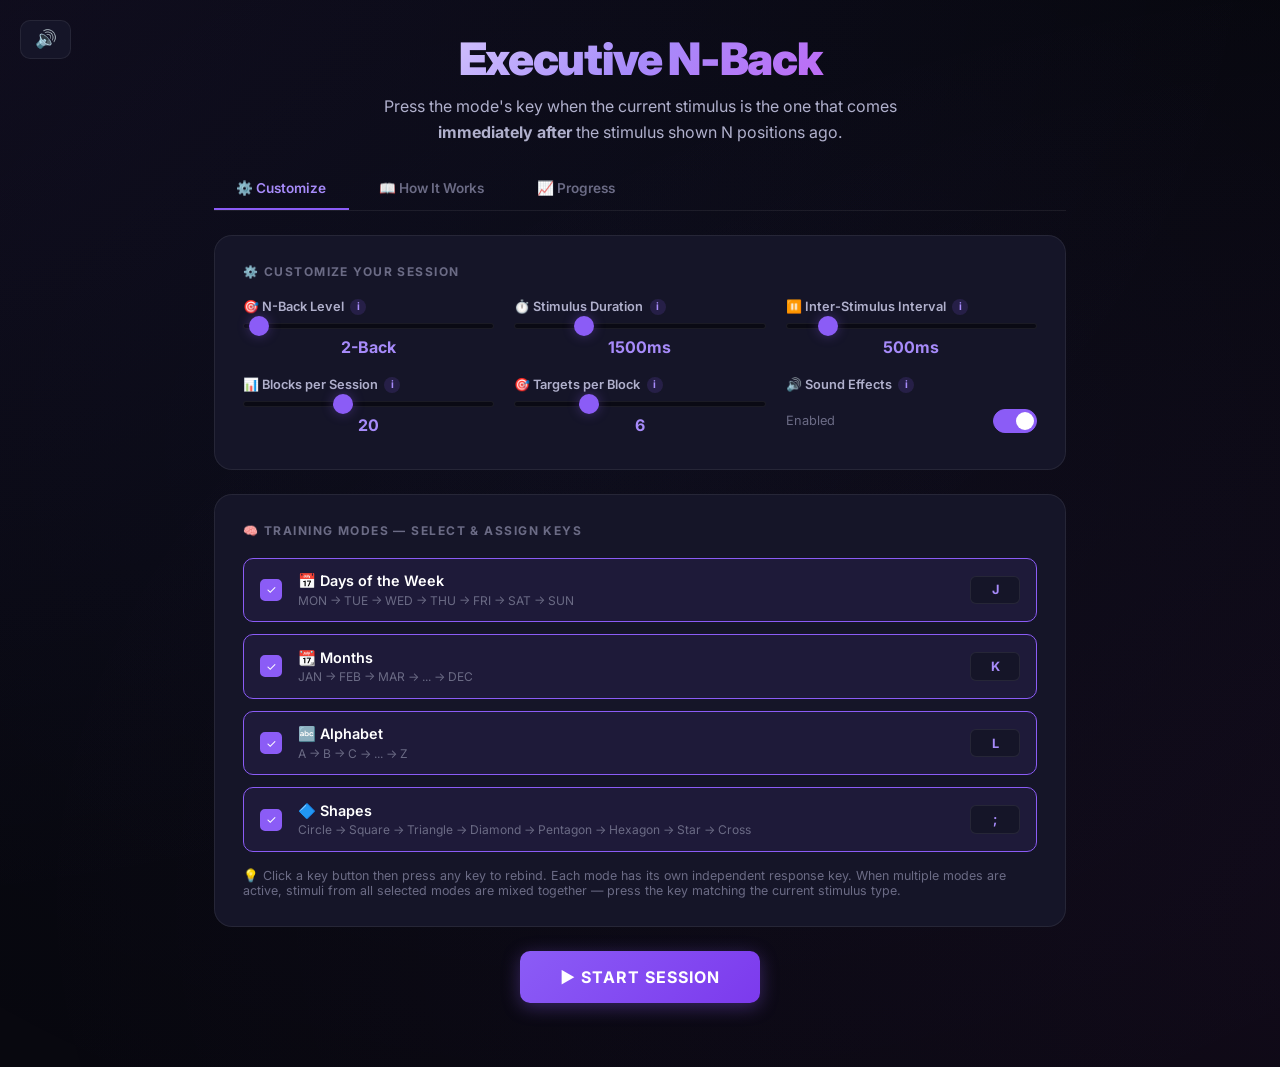
==== executive-n-back.html @ cff2744a "Add files via upload" ====
<!DOCTYPE html>
<html lang="en">
<head>
<meta charset="UTF-8">
<meta name="viewport" content="width=device-width, initial-scale=1.0">
<title>Executive N-Back</title>
<link rel="preconnect" href="https://fonts.googleapis.com">
<link rel="preconnect" href="https://fonts.gstatic.com" crossorigin>
<link href="https://fonts.googleapis.com/css2?family=Inter:wght@300;400;500;600;700;800;900&display=swap" rel="stylesheet">
<style>
:root {
  --bg-primary: #08080f;
  --bg-secondary: #0e0e1a;
  --bg-card: #151528;
  --bg-card-hover: #1c1c38;
  --bg-input: #0a0a14;
  --text-primary: #ffffff;
  --text-secondary: #b0b0cc;
  --text-muted: #6b6b85;
  --accent: #8b5cf6;
  --accent-light: #a78bfa;
  --accent-glow: rgba(139, 92, 246, 0.35);
  --accent-glow-strong: rgba(139, 92, 246, 0.6);
  --success: #10b981;
  --success-glow: rgba(16, 185, 129, 0.4);
  --error: #ef4444;
  --error-glow: rgba(239, 68, 68, 0.4);
  --warning: #f59e0b;
  --warning-glow: rgba(245, 158, 11, 0.4);
  --info: #3b82f6;
  --border: rgba(255, 255, 255, 0.07);
  --border-hover: rgba(255, 255, 255, 0.15);
  --shadow: 0 25px 50px -12px rgba(0, 0, 0, 0.6);
  --radius: 18px;
  --radius-sm: 10px;
  --radius-xs: 6px;
  --transition: 0.25s cubic-bezier(0.4, 0, 0.2, 1);
}

* { margin: 0; padding: 0; box-sizing: border-box; }

body {
  font-family: 'Inter', -apple-system, BlinkMacSystemFont, sans-serif;
  background: var(--bg-primary);
  color: var(--text-primary);
  min-height: 100vh;
  overflow-x: hidden;
}

body::before {
  content: '';
  position: fixed;
  top: -50%; left: -50%;
  width: 200%; height: 200%;
  background:
    radial-gradient(ellipse at 15% 20%, rgba(139, 92, 246, 0.07) 0%, transparent 50%),
    radial-gradient(ellipse at 85% 75%, rgba(217, 70, 239, 0.05) 0%, transparent 50%),
    radial-gradient(ellipse at 50% 50%, rgba(59, 130, 246, 0.03) 0%, transparent 60%);
  animation: bgShift 25s ease-in-out infinite alternate;
  pointer-events: none;
  z-index: 0;
}

@keyframes bgShift {
  0% { transform: translate(0, 0) rotate(0deg) scale(1); }
  50% { transform: translate(1%, 1%) rotate(0.5deg) scale(1.02); }
  100% { transform: translate(-0.5%, 1.5%) rotate(-0.3deg) scale(1.01); }
}

.app {
  position: relative;
  z-index: 1;
  max-width: 900px;
  margin: 0 auto;
  padding: 2rem 1.5rem;
  min-height: 100vh;
  display: flex;
  flex-direction: column;
}

/* ============ HEADER ============ */
.header { text-align: center; margin-bottom: 1.5rem; }
.header h1 {
  font-size: 2.8rem; font-weight: 900;
  background: linear-gradient(135deg, #fff 0%, var(--accent-light) 50%, #d946ef 100%);
  -webkit-background-clip: text; -webkit-text-fill-color: transparent; background-clip: text;
  margin-bottom: 0.5rem; letter-spacing: -0.03em;
}
.header p { color: var(--text-secondary); font-size: 1rem; line-height: 1.6; max-width: 550px; margin: 0 auto; }
.header p kbd {
  display: inline-flex; align-items: center; justify-content: center;
  min-width: 1.6rem; height: 1.6rem; padding: 0 0.4rem;
  background: var(--bg-card); border: 1px solid var(--border); border-radius: 4px;
  font-family: inherit; font-size: 0.75rem; font-weight: 700; color: var(--accent-light);
}

/* ============ TABS ============ */
.tab-bar {
  display: flex; gap: 0.5rem; margin-bottom: 1.5rem;
  border-bottom: 1px solid var(--border); padding-bottom: 0;
}
.tab-btn {
  padding: 0.7rem 1.4rem; background: none; border: none; border-bottom: 2px solid transparent;
  color: var(--text-muted); font-family: inherit; font-size: 0.85rem; font-weight: 600;
  cursor: pointer; transition: all var(--transition); white-space: nowrap;
}
.tab-btn:hover { color: var(--text-secondary); }
.tab-btn.active { color: var(--accent-light); border-bottom-color: var(--accent); }

.tab-content { display: none; }
.tab-content.active { display: block; }

/* ============ CARDS ============ */
.card {
  background: var(--bg-card); border: 1px solid var(--border);
  border-radius: var(--radius); padding: 1.75rem;
  backdrop-filter: blur(12px); transition: border-color var(--transition);
}
.card:hover { border-color: var(--border-hover); }
.card-title {
  font-size: 0.75rem; font-weight: 700; text-transform: uppercase;
  letter-spacing: 0.12em; color: var(--text-muted); margin-bottom: 1.25rem;
}

/* ============ SETTINGS ============ */
.settings-panel { margin-bottom: 1.5rem; }
.settings-grid { display: grid; grid-template-columns: repeat(auto-fit, minmax(220px, 1fr)); gap: 1.25rem; }
.setting-group { display: flex; flex-direction: column; gap: 0.5rem; }
.setting-group label {
  font-size: 0.8rem; font-weight: 600; color: var(--text-secondary);
  display: flex; align-items: center; gap: 0.4rem;
}
.setting-group select,
.setting-group input[type="text"],
.setting-group input[type="number"] {
  width: 100%; padding: 0.65rem 0.85rem; background: var(--bg-input);
  border: 1px solid var(--border); border-radius: var(--radius-sm);
  color: var(--text-primary); font-family: inherit; font-size: 0.9rem; cursor: pointer;
  transition: border-color var(--transition), box-shadow var(--transition);
}
.setting-group select:focus,
.setting-group input:focus { outline: none; border-color: var(--accent); box-shadow: 0 0 0 3px var(--accent-glow); }
.setting-group input[type="range"] {
  -webkit-appearance: none; width: 100%; height: 6px;
  background: var(--bg-input); border-radius: 3px; cursor: pointer; border: 1px solid var(--border);
}
.setting-group input[type="range"]::-webkit-slider-thumb {
  -webkit-appearance: none; width: 20px; height: 20px; border-radius: 50%;
  background: var(--accent); cursor: pointer; box-shadow: 0 0 12px var(--accent-glow);
  transition: transform var(--transition);
}
.setting-group input[type="range"]::-webkit-slider-thumb:hover { transform: scale(1.2); }
.range-value { text-align: center; font-weight: 700; color: var(--accent-light); font-size: 1rem; }

/* Info icon */
.info-icon {
  display: inline-flex; align-items: center; justify-content: center;
  width: 16px; height: 16px; border-radius: 50%;
  background: rgba(139, 92, 246, 0.15); color: var(--accent-light);
  font-size: 0.65rem; font-weight: 700; cursor: help; flex-shrink: 0;
  transition: all var(--transition); position: relative;
}
.info-icon:hover { background: var(--accent); color: white; }
.info-tooltip {
  position: absolute; bottom: calc(100% + 8px); left: 50%; transform: translateX(-50%);
  background: var(--bg-card); border: 1px solid var(--border); border-radius: var(--radius-sm);
  padding: 0.75rem 1rem; font-size: 0.78rem; font-weight: 400; color: var(--text-secondary);
  width: 220px; text-align: left; line-height: 1.5; z-index: 1000;
  opacity: 0; pointer-events: none; transition: opacity 0.2s;
  box-shadow: var(--shadow); text-transform: none; letter-spacing: 0;
}
.info-icon:hover .info-tooltip { opacity: 1; }

/* Toggle */
.toggle-group { display: flex; align-items: center; justify-content: space-between; padding: 0.5rem 0; }
.toggle {
  position: relative; width: 44px; height: 24px;
  background: var(--bg-input); border: 1px solid var(--border);
  border-radius: 12px; cursor: pointer; transition: all var(--transition);
}
.toggle.active { background: var(--accent); border-color: var(--accent); }
.toggle::after {
  content: ''; position: absolute; top: 2px; left: 2px;
  width: 18px; height: 18px; background: white; border-radius: 50%;
  transition: transform var(--transition);
}
.toggle.active::after { transform: translateX(20px); }

/* Mode selection */
.mode-list { display: flex; flex-direction: column; gap: 0.75rem; }
.mode-item {
  display: flex; align-items: center; gap: 1rem;
  padding: 0.85rem 1rem; background: var(--bg-input);
  border: 1px solid var(--border); border-radius: var(--radius-sm);
  cursor: pointer; transition: all var(--transition); user-select: none;
}
.mode-item:hover { border-color: var(--border-hover); }
.mode-item.active { border-color: var(--accent); background: rgba(139, 92, 246, 0.08); }
.mode-item .mode-check {
  width: 22px; height: 22px; border: 2px solid var(--text-muted); border-radius: 5px;
  display: flex; align-items: center; justify-content: center;
  transition: all var(--transition); font-size: 0.75rem; flex-shrink: 0;
}
.mode-item.active .mode-check { background: var(--accent); border-color: var(--accent); color: white; }
.mode-item .mode-info { flex: 1; }
.mode-item .mode-name { font-weight: 600; font-size: 0.9rem; }
.mode-item .mode-desc { font-size: 0.75rem; color: var(--text-muted); margin-top: 0.15rem; }
.mode-item .mode-key {
  padding: 0.35rem 0.75rem; background: var(--bg-card); border: 1px solid var(--border);
  border-radius: var(--radius-xs); color: var(--accent-light); font-family: inherit;
  font-size: 0.8rem; font-weight: 700; cursor: pointer; transition: all var(--transition);
  min-width: 50px; text-align: center;
}
.mode-item .mode-key:hover { border-color: var(--accent); }
.mode-item .mode-key.listening { border-color: var(--accent); animation: pulse-border 1s ease infinite; }
@keyframes pulse-border {
  0%, 100% { box-shadow: 0 0 0 0 var(--accent-glow); }
  50% { box-shadow: 0 0 0 6px transparent; }
}

/* ============ EXPLAINER ============ */
.explainer-content { line-height: 1.8; color: var(--text-secondary); font-size: 0.92rem; }
.explainer-content h3 {
  color: var(--text-primary); font-size: 1.1rem; font-weight: 700;
  margin: 1.5rem 0 0.75rem; display: flex; align-items: center; gap: 0.5rem;
}
.explainer-content h3:first-child { margin-top: 0; }
.explainer-content p { margin-bottom: 1rem; }
.explainer-content strong { color: var(--accent-light); }
.explainer-content .highlight-box {
  background: rgba(139, 92, 246, 0.08); border: 1px solid rgba(139, 92, 246, 0.2);
  border-radius: var(--radius-sm); padding: 1rem 1.25rem; margin: 1rem 0;
}
.explainer-content .highlight-box.warning {
  background: rgba(245, 158, 11, 0.08); border-color: rgba(245, 158, 11, 0.2);
}
.explainer-content .highlight-box.success {
  background: rgba(16, 185, 129, 0.08); border-color: rgba(16, 185, 129, 0.2);
}
.explainer-content ul { margin: 0.5rem 0 1rem 1.25rem; }
.explainer-content li { margin-bottom: 0.4rem; }
.explainer-content .example-sequence {
  display: flex; align-items: center; gap: 0.5rem; flex-wrap: wrap;
  padding: 0.75rem 1rem; background: var(--bg-input); border-radius: var(--radius-sm);
  margin: 0.75rem 0; font-family: monospace; font-size: 0.9rem;
}
.explainer-content .example-sequence .arrow { color: var(--text-muted); }
.explainer-content .example-sequence .stim {
  padding: 0.3rem 0.6rem; background: var(--bg-card); border-radius: var(--radius-xs);
  border: 1px solid var(--border);
}
.explainer-content .example-sequence .stim.target { border-color: var(--success); color: var(--success); }
.explainer-content .example-sequence .stim.nontarget { border-color: var(--error); color: var(--error); }

/* ============ GAME AREA ============ */
.game-area { flex: 1; display: flex; flex-direction: column; align-items: center; justify-content: center; gap: 1.75rem; }
.stats-bar { display: flex; gap: 1.5rem; flex-wrap: wrap; justify-content: center; }
.stat { text-align: center; min-width: 70px; }
.stat-value { font-size: 1.6rem; font-weight: 800; color: var(--text-primary); font-variant-numeric: tabular-nums; }
.stat-label { font-size: 0.7rem; color: var(--text-muted); text-transform: uppercase; letter-spacing: 0.08em; margin-top: 0.2rem; }

/* Stimulus */
.stimulus-container { position: relative; width: 220px; height: 220px; display: flex; align-items: center; justify-content: center; }
.stimulus {
  width: 170px; height: 170px; background: var(--bg-card);
  border: 2px solid var(--border); border-radius: 50%;
  display: flex; align-items: center; justify-content: center;
  font-size: 2.5rem; font-weight: 800;
  transition: all 0.3s cubic-bezier(0.175, 0.885, 0.32, 1.275);
  box-shadow: var(--shadow); user-select: none; position: relative; overflow: hidden;
}
.stimulus.active { border-color: var(--accent); box-shadow: 0 0 50px var(--accent-glow), var(--shadow); transform: scale(1.06); }
.stimulus.target-flash { border-color: var(--success); box-shadow: 0 0 50px var(--success-glow); }
.stimulus.miss-flash { border-color: var(--error); box-shadow: 0 0 50px var(--error-glow); }
.stimulus-shape { width: 90px; height: 90px; }

/* Mode indicator on stimulus */
.stimulus-mode-indicator {
  position: absolute; bottom: 8px; left: 50%; transform: translateX(-50%);
  font-size: 0.6rem; font-weight: 700; color: var(--text-muted);
  text-transform: uppercase; letter-spacing: 0.1em; white-space: nowrap;
}

/* Progress ring */
.progress-ring { position: absolute; top: 50%; left: 50%; transform: translate(-50%, -50%); pointer-events: none; }
.progress-ring circle { fill: none; stroke-width: 3; }
.progress-ring .bg { stroke: var(--border); }
.progress-ring .fg { stroke: var(--accent); stroke-linecap: round; transition: stroke-dashoffset 0.3s ease; filter: drop-shadow(0 0 4px var(--accent-glow)); }

/* Feedback */
.feedback { height: 2.2rem; font-size: 1.15rem; font-weight: 700; opacity: 0; transition: opacity 0.15s; letter-spacing: 0.02em; }
.feedback.show { opacity: 1; }
.feedback.correct { color: var(--success); }
.feedback.wrong { color: var(--error); }
.feedback.miss { color: var(--warning); }

/* N-Back info */
.nback-info { text-align: center; padding: 1rem 1.5rem; background: var(--bg-card); border: 1px solid var(--border); border-radius: var(--radius); max-width: 450px; }
.nback-info .rule { font-size: 0.88rem; color: var(--text-secondary); line-height: 1.6; }
.nback-info .rule strong { color: var(--accent-light); }
.nback-info .example { margin-top: 0.6rem; font-size: 0.78rem; color: var(--text-muted); font-style: italic; }

/* Active keys display */
.active-keys {
  display: flex; gap: 1rem; flex-wrap: wrap; justify-content: center;
}
.active-key-item {
  display: flex; align-items: center; gap: 0.5rem;
  padding: 0.5rem 0.85rem; background: var(--bg-card);
  border: 1px solid var(--border); border-radius: var(--radius-sm);
  font-size: 0.8rem; color: var(--text-secondary);
}
.active-key-item kbd {
  display: inline-flex; align-items: center; justify-content: center;
  min-width: 1.6rem; height: 1.6rem; padding: 0 0.35rem;
  background: var(--bg-input); border: 1px solid var(--border); border-radius: 4px;
  font-family: inherit; font-size: 0.75rem; font-weight: 700; color: var(--accent-light);
  transition: all 0.15s ease;
}
.active-key-item kbd.pressed {
  background: var(--accent); color: white; border-color: var(--accent);
  box-shadow: 0 0 15px var(--accent-glow-strong), 0 0 30px var(--accent-glow);
  transform: scale(1.15);
}

/* Controls */
.controls { display: flex; gap: 0.75rem; flex-wrap: wrap; justify-content: center; }
.btn {
  padding: 0.8rem 1.8rem; border: none; border-radius: var(--radius-sm);
  font-family: inherit; font-size: 0.9rem; font-weight: 700; cursor: pointer;
  transition: all var(--transition); text-transform: uppercase; letter-spacing: 0.06em;
}
.btn-primary { background: linear-gradient(135deg, var(--accent), #7c3aed); color: white; box-shadow: 0 4px 18px var(--accent-glow); }
.btn-primary:hover { transform: translateY(-2px); box-shadow: 0 6px 25px var(--accent-glow-strong); }
.btn-primary:active { transform: translateY(0); box-shadow: 0 0 30px var(--accent-glow-strong), 0 0 60px var(--accent-glow); filter: brightness(1.3); }
.btn-secondary { background: var(--bg-card); color: var(--text-secondary); border: 1px solid var(--border); }
.btn-secondary:hover { background: var(--bg-card-hover); color: var(--text-primary); border-color: var(--border-hover); }
.btn-secondary:active { box-shadow: 0 0 20px var(--accent-glow); filter: brightness(1.2); border-color: var(--accent); }
.btn-danger { background: rgba(239, 68, 68, 0.15); color: var(--error); border: 1px solid rgba(239, 68, 68, 0.3); }
.btn-danger:hover { background: rgba(239, 68, 68, 0.25); }
.btn-danger:active { box-shadow: 0 0 20px var(--error-glow); filter: brightness(1.3); }
.btn:disabled { opacity: 0.4; cursor: not-allowed; transform: none; }

/* ============ VFX CANVAS ============ */
#vfxCanvas { position: fixed; top: 0; left: 0; width: 100%; height: 100%; pointer-events: none; z-index: 1000; }

/* ============ TELEMETRY ============ */
.telemetry-panel { margin-top: 1.5rem; }
.telemetry-grid { display: grid; grid-template-columns: repeat(auto-fit, minmax(160px, 1fr)); gap: 1rem; margin-bottom: 1.25rem; }
.telemetry-stat { padding: 1rem; background: var(--bg-input); border-radius: var(--radius-sm); text-align: center; }
.telemetry-stat .value { font-size: 1.4rem; font-weight: 800; color: var(--accent-light); }
.telemetry-stat .label { font-size: 0.7rem; color: var(--text-muted); text-transform: uppercase; letter-spacing: 0.06em; margin-top: 0.25rem; }
.chart-container { background: var(--bg-input); border-radius: var(--radius-sm); padding: 1rem; margin-top: 1rem; }
.chart-container h4 { font-size: 0.75rem; font-weight: 600; color: var(--text-muted); text-transform: uppercase; letter-spacing: 0.08em; margin-bottom: 0.75rem; }
.chart-bars { display: flex; align-items: flex-end; gap: 3px; height: 80px; }
.chart-bar {
  flex: 1; background: linear-gradient(to top, var(--accent), var(--accent-light));
  border-radius: 2px 2px 0 0; min-height: 2px; transition: height 0.5s ease; position: relative;
}
.chart-bar:hover { opacity: 0.8; }
.chart-bar::after {
  content: attr(data-value); position: absolute; top: -18px; left: 50%;
  transform: translateX(-50%); font-size: 0.6rem; color: var(--text-muted);
  white-space: nowrap; opacity: 0; transition: opacity 0.2s;
}
.chart-bar:hover::after { opacity: 1; }

/* ============ SUMMARY ============ */
.summary-card { background: var(--bg-card); border: 1px solid var(--border); border-radius: var(--radius); padding: 2.5rem; text-align: center; max-width: 550px; margin: 0 auto; }
.summary-card h2 {
  font-size: 2rem; font-weight: 800; margin-bottom: 0.4rem;
  background: linear-gradient(135deg, #fff, var(--accent-light));
  -webkit-background-clip: text; -webkit-text-fill-color: transparent; background-clip: text;
}
.summary-card .subtitle { color: var(--text-secondary); margin-bottom: 2rem; font-size: 0.95rem; }
.summary-stats { display: grid; grid-template-columns: repeat(3, 1fr); gap: 1rem; margin-bottom: 2rem; }
.summary-stat { padding: 1.25rem; background: var(--bg-input); border-radius: var(--radius-sm); }
.summary-stat .value { font-size: 1.6rem; font-weight: 800; color: var(--accent-light); }
.summary-stat .label { font-size: 0.7rem; color: var(--text-muted); text-transform: uppercase; letter-spacing: 0.06em; margin-top: 0.3rem; }

/* ============ RESPONSIVE ============ */
@media (max-width: 600px) {
  .app { padding: 1rem; }
  .header h1 { font-size: 1.8rem; }
  .header p { font-size: 0.85rem; }
  .stimulus-container { width: 170px; height: 170px; }
  .stimulus { width: 130px; height: 130px; font-size: 1.8rem; }
  .stats-bar { gap: 1rem; }
  .stat-value { font-size: 1.2rem; }
  .summary-stats { grid-template-columns: 1fr; }
  .settings-grid { grid-template-columns: 1fr; }
  .btn { padding: 0.7rem 1.2rem; font-size: 0.8rem; }
  .tab-btn { padding: 0.6rem 0.8rem; font-size: 0.75rem; }
}

/* ============ UTILITY ============ */
.hidden { display: none !important; }
@keyframes pulse { 0%, 100% { transform: scale(1); } 50% { transform: scale(1.08); } }
.pulse { animation: pulse 0.4s ease; }
@keyframes fadeIn { from { opacity: 0; transform: translateY(12px); } to { opacity: 1; transform: translateY(0); } }
.fade-in { animation: fadeIn 0.4s ease forwards; }
@keyframes slideUp { from { opacity: 0; transform: translateY(30px); } to { opacity: 1; transform: translateY(0); } }
.slide-up { animation: slideUp 0.5s ease forwards; }

.combo-display {
  position: fixed; top: 20px; right: 20px;
  background: var(--bg-card); border: 1px solid var(--border);
  border-radius: var(--radius-sm); padding: 0.6rem 1rem;
  font-weight: 800; font-size: 1.1rem; color: var(--accent-light);
  z-index: 100; opacity: 0; transition: opacity 0.3s; pointer-events: none;
}
.combo-display.show { opacity: 1; }
.combo-display .combo-label { font-size: 0.65rem; color: var(--text-muted); text-transform: uppercase; letter-spacing: 0.08em; }

.sound-toggle {
  position: fixed; top: 20px; left: 20px;
  background: var(--bg-card); border: 1px solid var(--border);
  border-radius: var(--radius-sm); padding: 0.5rem 0.85rem;
  cursor: pointer; z-index: 100; transition: all var(--transition);
  font-size: 1.1rem; color: var(--text-secondary);
}
.sound-toggle:hover { border-color: var(--accent); color: var(--text-primary); }

.history-table { width: 100%; border-collapse: collapse; font-size: 0.82rem; }
.history-table th { text-align: left; padding: 0.5rem 0.75rem; color: var(--text-muted); font-weight: 600; text-transform: uppercase; font-size: 0.68rem; letter-spacing: 0.08em; border-bottom: 1px solid var(--border); }
.history-table td { padding: 0.5rem 0.75rem; border-bottom: 1px solid var(--border); color: var(--text-secondary); }
.history-table tr:hover td { background: rgba(139, 92, 246, 0.05); }
.history-table .good { color: var(--success); }
.history-table .bad { color: var(--error); }
</style>
</head>
<body>

<canvas id="vfxCanvas"></canvas>
<button class="sound-toggle" id="soundToggle" title="Toggle Sound">🔊</button>
<div class="combo-display" id="comboDisplay"><span class="combo-label">Combo</span> <span id="comboValue">0</span></div>

<div class="app">
  <header class="header">
    <h1>Executive N-Back</h1>
    <p>Press the mode's key when the current stimulus is the one that comes <strong>immediately after</strong> the stimulus shown N positions ago.</p>
  </header>

  <!-- ============ MAIN MENU ============ -->
  <div id="mainMenu">
  <!-- Tab Bar -->
  <div class="tab-bar">
    <button class="tab-btn active" data-tab="settings">⚙️ Customize</button>
    <button class="tab-btn" data-tab="explainer">📖 How It Works</button>
    <button class="tab-btn" data-tab="progress">📈 Progress</button>
  </div>

  <!-- ============ SETTINGS TAB ============ -->
  <div class="tab-content active" id="tab-settings">
    <div class="card settings-panel">
      <div class="card-title">⚙️ Customize Your Session</div>
      <div class="settings-grid">
        <div class="setting-group">
          <label>🎯 N-Back Level <span class="info-icon">i<span class="info-tooltip">The number of positions back to compare against. Higher N = harder. Starts at 2 and adapts based on performance.</span></span></label>
          <input type="range" id="nLevel" min="1" max="50" value="2">
          <div class="range-value" id="nValue">2-Back</div>
        </div>
        <div class="setting-group">
          <label>⏱️ Stimulus Duration <span class="info-icon">i<span class="info-tooltip">How long each stimulus stays on screen before disappearing. Shorter = faster pace.</span></span></label>
          <input type="range" id="stimulusDuration" min="300" max="5000" step="100" value="1500">
          <div class="range-value" id="durationValue">1500ms</div>
        </div>
        <div class="setting-group">
          <label>⏸️ Inter-Stimulus Interval <span class="info-icon">i<span class="info-tooltip">The blank pause between stimuli. This is your processing time.</span></span></label>
          <input type="range" id="isiDuration" min="100" max="3000" step="50" value="500">
          <div class="range-value" id="isiValue">500ms</div>
        </div>
        <div class="setting-group">
          <label>📊 Blocks per Session <span class="info-icon">i<span class="info-tooltip">How many blocks (rounds) make up one full session. The original study used 20 blocks.</span></span></label>
          <input type="range" id="blocksPerSession" min="1" max="50" value="20">
          <div class="range-value" id="blocksValue">20</div>
        </div>
        <div class="setting-group">
          <label>🎯 Targets per Block <span class="info-icon">i<span class="info-tooltip">How many correct responses (targets) appear in each block. The original study used 6 targets out of 20 trials.</span></span></label>
          <input type="range" id="targetsPerBlock" min="1" max="19" value="6">
          <div class="range-value" id="targetsValue">6</div>
        </div>
        <div class="setting-group">
          <label>🔊 Sound Effects <span class="info-icon">i<span class="info-tooltip">Play audio feedback for correct answers, false alarms, and misses.</span></span></label>
          <div class="toggle-group">
            <span style="font-size:0.8rem;color:var(--text-muted)">Enabled</span>
            <div class="toggle active" id="soundToggleSetting"></div>
          </div>
        </div>
      </div>
    </div>

    <!-- Mode Selection with per-mode keys -->
    <div class="card" style="margin-bottom:1.5rem">
      <div class="card-title">🧠 Training Modes — Select & Assign Keys</div>
      <div class="mode-list" id="modeList">
        <div class="mode-item active" data-mode="days">
          <div class="mode-check">✓</div>
          <div class="mode-info">
            <div class="mode-name">📅 Days of the Week</div>
            <div class="mode-desc">MON → TUE → WED → THU → FRI → SAT → SUN</div>
          </div>
          <button class="mode-key" data-mode="days">J</button>
        </div>
        <div class="mode-item active" data-mode="months">
          <div class="mode-check">✓</div>
          <div class="mode-info">
            <div class="mode-name">📆 Months</div>
            <div class="mode-desc">JAN → FEB → MAR → ... → DEC</div>
          </div>
          <button class="mode-key" data-mode="months">K</button>
        </div>
        <div class="mode-item active" data-mode="alphabet">
          <div class="mode-check">✓</div>
          <div class="mode-info">
            <div class="mode-name">🔤 Alphabet</div>
            <div class="mode-desc">A → B → C → ... → Z</div>
          </div>
          <button class="mode-key" data-mode="alphabet">L</button>
        </div>
        <div class="mode-item active" data-mode="shapes">
          <div class="mode-check">✓</div>
          <div class="mode-info">
            <div class="mode-name">🔷 Shapes</div>
            <div class="mode-desc">Circle → Square → Triangle → Diamond → Pentagon → Hexagon → Star → Cross</div>
          </div>
          <button class="mode-key" data-mode="shapes">;</button>
        </div>
      </div>
      <p style="margin-top:1rem;font-size:0.78rem;color:var(--text-muted)">
        💡 Click a key button then press any key to rebind. Each mode has its own independent response key. When multiple modes are active, stimuli from all selected modes are mixed together — press the key matching the current stimulus type.
      </p>
    </div>

    <div class="controls" style="margin-bottom:2rem">
      <button class="btn btn-primary" id="startBtn" style="font-size:1rem;padding:1rem 2.5rem">▶ Start Session</button>
    </div>
  </div>

  <!-- ============ EXPLAINER TAB ============ -->
  <div class="tab-content" id="tab-explainer">
    <div class="card">
      <div class="explainer-content">
        <h3>🧠 What is Executive N-Back?</h3>
        <p>The <strong>Executive N-Back</strong> is a cognitive training task that challenges your working memory and executive function. Unlike the classic N-Back task (where you match the current item to one shown N steps ago), the Executive version adds a <strong>transformation step</strong>: you must mentally advance the N-back item by one position in a sequence.</p>

        <div class="highlight-box">
          <strong>Classic N-Back:</strong> Press when current = item N-back<br>
          <strong>Executive N-Back:</strong> Press when current = <em>next after</em> item N-back
        </div>

        <h3>📋 How It Works</h3>
        <p>You see a sequence of stimuli (days, months, letters, or shapes). For each stimulus, you must determine:</p>
        <ul>
          <li>What was shown <strong>N positions ago</strong>?</li>
          <li>What comes <strong>immediately after</strong> that item in the sequence?</li>
          <li>Does the current stimulus match that "next" item?</li>
        </ul>
        <p>If yes — press your response key. If no — withhold your response.</p>

        <h3>📝 Example (2-Back, Days)</h3>
        <div class="example-sequence">
          <span class="stim">MON</span>
          <span class="arrow">→</span>
          <span class="stim">FRI</span>
          <span class="arrow">→</span>
          <span class="stim target">TUE</span>
          <span class="arrow">=</span>
          <span style="color:var(--success);font-weight:700">PRESS ✓</span>
        </div>
        <p>Two positions back was <strong>Monday</strong>. The day immediately after Monday is <strong>Tuesday</strong>. The current stimulus is Tuesday — so you press.</p>

        <div class="example-sequence">
          <span class="stim">SUN</span>
          <span class="arrow">→</span>
          <span class="stim">WED</span>
          <span class="arrow">→</span>
          <span class="stim target">MON</span>
          <span class="arrow">=</span>
          <span style="color:var(--success);font-weight:700">PRESS ✓</span>
        </div>
        <p>Two positions back was <strong>Sunday</strong>. The day after Sunday is <strong>Monday</strong>. Current = Monday — press.</p>

        <div class="example-sequence">
          <span class="stim">MON</span>
          <span class="arrow">→</span>
          <span class="stim">FRI</span>
          <span class="arrow">→</span>
          <span class="stim nontarget">MON</span>
          <span class="arrow">=</span>
          <span style="color:var(--error);font-weight:700">DO NOTHING ✗</span>
        </div>
        <p>Two positions back was <strong>Monday</strong>. The day after Monday is <strong>Tuesday</strong>, not Monday. Even though the item matches the N-back item, this is <em>not</em> a target in Executive N-Back.</p>

        <h3>🔬 The Study Protocol</h3>
        <p>The original Executive N-Back study used an <strong>adaptive difficulty</strong> protocol:</p>
        <ul>
          <li><strong>19–20 correct</strong> in a block → N increases by 1</li>
          <li><strong>16–18 correct</strong> → N stays the same</li>
          <li><strong>0–15 correct</strong> → N decreases by 1 (minimum 1)</li>
        </ul>
        <p>Each block contains <strong>N warm-up stimuli</strong> (not scored) followed by <strong>20 scored decisions</strong> with exactly <strong>6 targets</strong> and 14 non-targets. Correctly withholding a response on a non-target counts as correct.</p>
        <p>Sessions consisted of <strong>20 blocks</strong>. The first session began at 1-back, and subsequent sessions started at the previous session's final N minus 2.</p>

        <h3>📊 What the Research Concludes</h3>
        <div class="highlight-box success">
          <strong>Key Finding:</strong> The Executive N-Back's transformation requirement ("What comes next?") places significantly higher demands on <strong>executive function</strong> than classic N-Back. This extra manipulation engages prefrontal cortex activity more intensely, making it a potentially more effective tool for cognitive training.
        </div>
        <p>Research on N-Back training suggests:</p>
        <ul>
          <li>Regular practice can improve <strong>working memory capacity</strong></li>
          <li>The adaptive protocol ensures users are always working at the <strong>edge of their ability</strong></li>
          <li>Executive N-Back may offer <strong>greater transfer effects</strong> to real-world cognitive tasks due to its added manipulation component</li>
          <li>Consistent training over multiple sessions shows the most promise for measurable improvements</li>
        </ul>

        <div class="highlight-box warning">
          <strong>Note:</strong> While N-Back training shows promise in research, results on far transfer (improvements in untrained cognitive tasks) remain mixed. This app is designed as a cognitive exercise tool, not a clinical intervention.
        </div>

        <h3>🎮 Controls</h3>
        <ul>
          <li><strong>Mode keys</strong> — Press the key assigned to the current stimulus type when it's a target</li>
          <li><strong>Space</strong> — Pause / Resume</li>
          <li><strong>Esc</strong> — Quit to main menu</li>
        </ul>
      </div>
    </div>
  </div>

  <!-- ============ PROGRESS TAB ============ -->
  <div class="tab-content" id="tab-progress">
    <div class="card telemetry-panel">
      <div class="card-title">📈 Your Progress</div>
      <div class="telemetry-grid">
        <div class="telemetry-stat"><div class="value" id="telSessions">0</div><div class="label">Sessions</div></div>
        <div class="telemetry-stat"><div class="value" id="telBlocks">0</div><div class="label">Blocks</div></div>
        <div class="telemetry-stat"><div class="value" id="telAccuracy">--</div><div class="label">Avg Accuracy</div></div>
        <div class="telemetry-stat"><div class="value" id="telBestN">--</div><div class="label">Best N-Level</div></div>
        <div class="telemetry-stat"><div class="value" id="telStreak">0</div><div class="label">Best Streak</div></div>
        <div class="telemetry-stat"><div class="value" id="telTime">0m</div><div class="label">Total Time</div></div>
      </div>
      <div class="chart-container">
        <h4>Recent Block Scores</h4>
        <div class="chart-bars" id="performanceChart">
          <div style="color:var(--text-muted);font-size:0.8rem;padding:1rem">Complete a session to see your progress</div>
        </div>
      </div>
      <div class="chart-container" style="margin-top:1rem">
        <h4>Session History</h4>
        <div id="historyList" style="max-height:250px;overflow-y:auto">
          <div style="color:var(--text-muted);font-size:0.8rem;padding:0.5rem">No sessions yet</div>
        </div>
      </div>
    </div>
  </div>
  </div><!-- /mainMenu -->

  <!-- ============ GAME AREA ============ -->
  <div class="game-area hidden" id="gameArea">
    <div class="stats-bar">
      <div class="stat"><div class="stat-value" id="blockNum">1</div><div class="stat-label">Block</div></div>
      <div class="stat"><div class="stat-value" id="trialNum">0/20</div><div class="stat-label">Trial</div></div>
      <div class="stat"><div class="stat-value" id="score">0</div><div class="stat-label">Score</div></div>
      <div class="stat"><div class="stat-value" id="accuracy">--</div><div class="stat-label">Accuracy</div></div>
      <div class="stat"><div class="stat-value" id="streak">0</div><div class="stat-label">Streak</div></div>
    </div>

    <div class="stimulus-container">
      <svg class="progress-ring" width="220" height="220" viewBox="0 0 220 220">
        <circle class="bg" cx="110" cy="110" r="100"></circle>
        <circle class="fg" cx="110" cy="110" r="100" id="progressCircle" stroke-dasharray="628.32" stroke-dashoffset="628.32" transform="rotate(-90 110 110)"></circle>
      </svg>
      <div class="stimulus" id="stimulus">?</div>
    </div>

    <div class="feedback" id="feedback"></div>

    <div class="nback-info" id="ruleInfo">
      <div class="rule" id="ruleText"></div>
      <div class="example" id="ruleExample"></div>
    </div>

    <div class="active-keys" id="activeKeys"></div>

    <div class="controls">
      <button class="btn btn-primary hidden" id="pauseBtn">Pause</button>
      <button class="btn btn-danger hidden" id="quitBtn">Quit</button>
    </div>
  </div>

  <!-- ============ SUMMARY ============ -->
  <div class="summary-card hidden" id="summaryCard">
    <h2>Session Complete!</h2>
    <p class="subtitle">Great effort! Here's how you performed.</p>
    <div class="summary-stats">
      <div class="summary-stat"><div class="value" id="finalN">2</div><div class="label">Final N-Level</div></div>
      <div class="summary-stat"><div class="value" id="finalScore">0</div><div class="label">Total Score</div></div>
      <div class="summary-stat"><div class="value" id="finalAccuracy">0%</div><div class="label">Accuracy</div></div>
    </div>
    <div class="controls">
      <button class="btn btn-primary" id="restartBtn">New Session</button>
      <button class="btn btn-secondary" id="menuBtn">Main Menu</button>
    </div>
  </div>
</div>

<script>
// ============ STIMULI DATA ============
const STIMULI = {
  days: {
    items: ['MON', 'TUE', 'WED', 'THU', 'FRI', 'SAT', 'SUN'],
    type: 'text',
    label: 'Days',
    rule: (n) => `Press the mode's key when the current day is the day <strong>immediately after</strong> the day shown ${n} position${n > 1 ? 's' : ''} ago.`,
    example: () => `Example (2-back): MON → FRI → <strong>TUE</strong> = Press (Tuesday comes after Monday)`
  },
  months: {
    items: ['JAN', 'FEB', 'MAR', 'APR', 'MAY', 'JUN', 'JUL', 'AUG', 'SEP', 'OCT', 'NOV', 'DEC'],
    type: 'text',
    label: 'Months',
    rule: (n) => `Press the mode's key when the current month is the month <strong>immediately after</strong> the month shown ${n} position${n > 1 ? 's' : ''} ago.`,
    example: () => `Example (2-back): MAR → NOV → <strong>APR</strong> = Press (April comes after March)`
  },
  alphabet: {
    items: ['A','B','C','D','E','F','G','H','I','J','K','L','M','N','O','P','Q','R','S','T','U','V','W','X','Y','Z'],
    type: 'text',
    label: 'Alphabet',
    rule: (n) => `Press the mode's key when the current letter is the letter that comes <strong>immediately after</strong> the letter shown ${n} position${n > 1 ? 's' : ''} ago.`,
    example: () => `Example (2-back): G → R → <strong>H</strong> = Press (H comes after G)`
  },
  shapes: {
    type: 'shape',
    label: 'Shapes',
    items: [
      { name: 'Circle', color: '#8b5cf6', gradient: ['#8b5cf6', '#6d28d9'], svg: '<circle cx="50" cy="50" r="32" fill="url(#shapeGrad)" stroke="rgba(255,255,255,0.25)" stroke-width="2"/>' },
      { name: 'Square', color: '#3b82f6', gradient: ['#3b82f6', '#1d4ed8'], svg: '<rect x="20" y="20" width="60" height="60" rx="4" fill="url(#shapeGrad)" stroke="rgba(255,255,255,0.25)" stroke-width="2"/>' },
      { name: 'Triangle', color: '#10b981', gradient: ['#10b981', '#047857'], svg: '<polygon points="50,18 82,78 18,78" fill="url(#shapeGrad)" stroke="rgba(255,255,255,0.25)" stroke-width="2"/>' },
      { name: 'Diamond', color: '#f59e0b', gradient: ['#f59e0b', '#b45309'], svg: '<polygon points="50,12 88,50 50,88 12,50" fill="url(#shapeGrad)" stroke="rgba(255,255,255,0.25)" stroke-width="2"/>' },
      { name: 'Pentagon', color: '#ef4444', gradient: ['#ef4444', '#b91c1c'], svg: '<polygon points="50,12 89,40 74,86 26,86 11,40" fill="url(#shapeGrad)" stroke="rgba(255,255,255,0.25)" stroke-width="2"/>' },
      { name: 'Hexagon', color: '#ec4899', gradient: ['#ec4899', '#be185d'], svg: '<polygon points="50,10 87,30 87,70 50,90 13,70 13,30" fill="url(#shapeGrad)" stroke="rgba(255,255,255,0.25)" stroke-width="2"/>' },
      { name: 'Star', color: '#06b6d4', gradient: ['#06b6d4', '#0e7490'], svg: '<polygon points="50,10 61,38 92,38 67,57 76,85 50,68 24,85 33,57 8,38 39,38" fill="url(#shapeGrad)" stroke="rgba(255,255,255,0.25)" stroke-width="2"/>' },
      { name: 'Cross', color: '#a3e635', gradient: ['#a3e635', '#4d7c0f'], svg: '<path d="M35,12 h30 v23 h23 v30 h-23 v23 h-30 v-23 h-23 v-30 h23 z" fill="url(#shapeGrad)" stroke="rgba(255,255,255,0.25)" stroke-width="2"/>' }
    ],
    rule: (n) => `Press the mode's key when the current shape is the shape that comes <strong>immediately after</strong> the shape shown ${n} position${n > 1 ? 's' : ''} ago in the sequence.`,
    example: () => `Example (2-back): Circle → Triangle → <strong>Square</strong> = Press (Square follows Circle in the sequence)`
  }
};

const SHAPE_SEQUENCE = ['Circle', 'Square', 'Triangle', 'Diamond', 'Pentagon', 'Hexagon', 'Star', 'Cross'];

// ============ AUDIO ENGINE ============
class AudioEngine {
  constructor() { this.enabled = true; this.ctx = null; this.initialized = false; }
  init() {
    if (this.initialized) return;
    try { this.ctx = new (window.AudioContext || window.webkitAudioContext)(); this.initialized = true; } catch (e) {}
  }
  playTone(freq, duration, type = 'sine', volume = 0.15, delay = 0) {
    if (!this.enabled || !this.ctx) return;
    if (this.ctx.state === 'suspended') this.ctx.resume();
    const osc = this.ctx.createOscillator();
    const gain = this.ctx.createGain();
    osc.type = type;
    osc.frequency.setValueAtTime(freq, this.ctx.currentTime + delay);
    gain.gain.setValueAtTime(volume, this.ctx.currentTime + delay);
    gain.gain.exponentialRampToValueAtTime(0.001, this.ctx.currentTime + delay + duration);
    osc.connect(gain); gain.connect(this.ctx.destination);
    osc.start(this.ctx.currentTime + delay);
    osc.stop(this.ctx.currentTime + delay + duration);
  }
  playCorrect() {
    this.playTone(523.25, 0.15, 'sine', 0.12);
    this.playTone(659.25, 0.15, 'sine', 0.12, 0.08);
    this.playTone(783.99, 0.25, 'sine', 0.14, 0.16);
    this.playTone(1046.5, 0.3, 'sine', 0.1, 0.24);
  }
  playWrong() { this.playTone(200, 0.2, 'sawtooth', 0.08); this.playTone(150, 0.3, 'sawtooth', 0.08, 0.1); }
  playMiss() { this.playTone(300, 0.15, 'triangle', 0.1); this.playTone(250, 0.2, 'triangle', 0.1, 0.1); }
  playStart() { this.playTone(440, 0.1, 'sine', 0.1); this.playTone(554.37, 0.1, 'sine', 0.1, 0.1); this.playTone(659.25, 0.2, 'sine', 0.12, 0.2); }
  playBlockComplete() { this.playTone(523.25, 0.12, 'sine', 0.1); this.playTone(783.99, 0.2, 'sine', 0.12, 0.1); }
  playSessionComplete() {
    [523.25, 587.33, 659.25, 698.46, 783.99, 880, 987.77, 1046.5].forEach((f, i) => this.playTone(f, 0.2, 'sine', 0.1, i * 0.1));
  }
}
const audio = new AudioEngine();

// ============ VFX ENGINE ============
class VFXEngine {
  constructor() {
    this.canvas = document.getElementById('vfxCanvas');
    this.ctx = this.canvas.getContext('2d');
    this.particles = [];
    this.resize();
    window.addEventListener('resize', () => this.resize());
    this.animate();
  }
  resize() { this.canvas.width = window.innerWidth; this.canvas.height = window.innerHeight; }
  burst(x, y, color, count = 30) {
    for (let i = 0; i < count; i++) {
      const angle = (Math.PI * 2 / count) * i + Math.random() * 0.5;
      const speed = 2 + Math.random() * 6;
      this.particles.push({ x, y, vx: Math.cos(angle) * speed, vy: Math.sin(angle) * speed, life: 1, decay: 0.015 + Math.random() * 0.02, size: 2 + Math.random() * 4, color, type: Math.random() > 0.5 ? 'circle' : 'star' });
    }
  }
  ringBurst(x, y, color) {
    this.particles.push({ x, y, vx: 0, vy: 0, life: 1, decay: 0.03, size: 5, color, type: 'ring', radius: 10, maxRadius: 80 });
  }
  animate() {
    this.ctx.clearRect(0, 0, this.canvas.width, this.canvas.height);
    this.particles = this.particles.filter(p => p.life > 0);
    for (const p of this.particles) {
      p.life -= p.decay; p.x += p.vx; p.y += p.vy; p.vx *= 0.98; p.vy *= 0.98;
      this.ctx.globalAlpha = p.life;
      if (p.type === 'circle') { this.ctx.beginPath(); this.ctx.arc(p.x, p.y, p.size * p.life, 0, Math.PI * 2); this.ctx.fillStyle = p.color; this.ctx.fill(); }
      else if (p.type === 'star') this.drawStar(p.x, p.y, p.size * p.life, p.color);
      else if (p.type === 'ring') { p.radius += (p.maxRadius - p.radius) * 0.1; this.ctx.beginPath(); this.ctx.arc(p.x, p.y, p.radius, 0, Math.PI * 2); this.ctx.strokeStyle = p.color; this.ctx.lineWidth = 2 * p.life; this.ctx.stroke(); }
    }
    this.ctx.globalAlpha = 1;
    requestAnimationFrame(() => this.animate());
  }
  drawStar(cx, cy, size, color) {
    this.ctx.save(); this.ctx.translate(cx, cy); this.ctx.beginPath();
    for (let i = 0; i < 5; i++) { const a = (i * 4 * Math.PI) / 5 - Math.PI / 2; const x = Math.cos(a) * size; const y = Math.sin(a) * size; if (i === 0) this.ctx.moveTo(x, y); else this.ctx.lineTo(x, y); }
    this.ctx.closePath(); this.ctx.fillStyle = color; this.ctx.fill(); this.ctx.restore();
  }
}
const vfx = new VFXEngine();

// ============ TELEMETRY ============
class Telemetry {
  constructor() { this.data = this.load(); }
  load() {
    try { const s = localStorage.getItem('executiveNBack_telemetry'); if (s) return JSON.parse(s); } catch (e) {}
    return { sessions: [], totalBlocks: 0, totalTrials: 0, totalCorrect: 0, totalTimeMs: 0, bestN: 0, bestStreak: 0, recentScores: [] };
  }
  save() { try { localStorage.setItem('executiveNBack_telemetry', JSON.stringify(this.data)); } catch (e) {} }
  recordSession(d) {
    this.data.sessions.push({ date: new Date().toISOString(), ...d });
    this.data.totalBlocks += d.blocksCompleted;
    this.data.totalTrials += d.totalTrials;
    this.data.totalCorrect += d.totalCorrect;
    this.data.totalTimeMs += d.durationMs;
    if (d.finalN > this.data.bestN) this.data.bestN = d.finalN;
    if (d.bestStreak > this.data.bestStreak) this.data.bestStreak = d.bestStreak;
    this.data.recentScores.push(...d.blockScores);
    if (this.data.recentScores.length > 50) this.data.recentScores = this.data.recentScores.slice(-50);
    if (this.data.sessions.length > 50) this.data.sessions = this.data.sessions.slice(-50);
    this.save();
  }
  getStats() {
    const avgAcc = this.data.totalTrials > 0 ? Math.round((this.data.totalCorrect / this.data.totalTrials) * 100) : 0;
    return { sessions: this.data.sessions.length, blocks: this.data.totalBlocks, accuracy: avgAcc, bestN: this.data.bestN, bestStreak: this.data.bestStreak, time: Math.round(this.data.totalTimeMs / 60000) };
  }
  getRecentScores() { return this.data.recentScores.slice(-20); }
  getSessionHistory() { return this.data.sessions.slice(-10).reverse(); }
}
const telemetry = new Telemetry();

// ============ GAME STATE ============
const state = {
  nLevel: 2, stimulusDuration: 1500, isiDuration: 500,
  blocksPerSession: 20, targetsPerBlock: 6,
  activeModes: ['days', 'months', 'alphabet', 'shapes'],
  modeKeys: { days: 'j', months: 'k', alphabet: 'l', shapes: ';' },
  isRunning: false, isPaused: false, blockNumber: 0, sessionStartTime: 0,
  sequence: [], currentIndex: 0, scoredCount: 0, blockScore: 0,
  totalScore: 0, totalTrials: 0, totalCorrect: 0, blockScores: [],
  bestStreak: 0, currentStreak: 0,
  timer: null, isiTimer: null, canRespond: false, responded: false, isTarget: false, currentMode: null
};

// ============ DOM ELEMENTS ============
const els = {
  nLevel: document.getElementById('nLevel'), nValue: document.getElementById('nValue'),
  stimulusDuration: document.getElementById('stimulusDuration'), durationValue: document.getElementById('durationValue'),
  isiDuration: document.getElementById('isiDuration'), isiValue: document.getElementById('isiValue'),
  blocksPerSession: document.getElementById('blocksPerSession'), blocksValue: document.getElementById('blocksValue'),
  targetsPerBlock: document.getElementById('targetsPerBlock'), targetsValue: document.getElementById('targetsValue'),
  soundToggleSetting: document.getElementById('soundToggleSetting'),
  blockNum: document.getElementById('blockNum'), trialNum: document.getElementById('trialNum'),
  score: document.getElementById('score'), accuracy: document.getElementById('accuracy'), streak: document.getElementById('streak'),
  stimulus: document.getElementById('stimulus'), feedback: document.getElementById('feedback'),
  progressCircle: document.getElementById('progressCircle'),
  ruleText: document.getElementById('ruleText'), ruleExample: document.getElementById('ruleExample'),
  activeKeys: document.getElementById('activeKeys'),
  startBtn: document.getElementById('startBtn'), pauseBtn: document.getElementById('pauseBtn'), quitBtn: document.getElementById('quitBtn'),
  restartBtn: document.getElementById('restartBtn'), menuBtn: document.getElementById('menuBtn'),
  mainMenu: document.getElementById('mainMenu'), gameArea: document.getElementById('gameArea'), summaryCard: document.getElementById('summaryCard'),
  finalN: document.getElementById('finalN'), finalScore: document.getElementById('finalScore'), finalAccuracy: document.getElementById('finalAccuracy'),
  telSessions: document.getElementById('telSessions'), telBlocks: document.getElementById('telBlocks'),
  telAccuracy: document.getElementById('telAccuracy'), telBestN: document.getElementById('telBestN'),
  telStreak: document.getElementById('telStreak'), telTime: document.getElementById('telTime'),
  performanceChart: document.getElementById('performanceChart'), historyList: document.getElementById('historyList'),
  soundToggle: document.getElementById('soundToggle'),
  comboDisplay: document.getElementById('comboDisplay'), comboValue: document.getElementById('comboValue')
};

// ============ HELPERS ============
function getAllItems() {
  let items = [];
  for (const mode of state.activeModes) items = items.concat(STIMULI[mode].items);
  return items;
}

function getModeForItem(item) {
  for (const mode of state.activeModes) {
    const set = STIMULI[mode];
    if (set.type === 'shape') { if (set.items.find(s => s.name === item.name)) return mode; }
    else { if (set.items.includes(item)) return mode; }
  }
  return state.activeModes[0];
}

function getNextItem(item) {
  for (const mode of state.activeModes) {
    const set = STIMULI[mode];
    if (set.type === 'shape') {
      const idx = set.items.findIndex(s => s.name === item.name);
      if (idx !== -1) { const si = SHAPE_SEQUENCE.indexOf(item.name); return set.items.find(s => s.name === SHAPE_SEQUENCE[(si + 1) % SHAPE_SEQUENCE.length]); }
    } else {
      const idx = set.items.indexOf(item);
      if (idx !== -1) return set.items[(idx + 1) % set.items.length];
    }
  }
  return item;
}

function isCurrentTarget(sequence, index, n) {
  if (index < n) return false;
  const nBackItem = sequence[index - n];
  const currentItem = sequence[index];
  const nextAfterNBack = getNextItem(nBackItem);
  if (typeof currentItem === 'object') return currentItem.name === nextAfterNBack.name;
  return currentItem === nextAfterNBack;
}

function generateSequence(n, targetCount) {
  const items = getAllItems();
  const totalLength = n + 20;
  const sequence = [];
  for (let i = 0; i < totalLength; i++) sequence.push(items[Math.floor(Math.random() * items.length)]);
  const scoredStart = n, scoredEnd = totalLength, scoredLength = scoredEnd - scoredStart;
  let currentTargets = 0;
  for (let i = scoredStart; i < scoredEnd; i++) if (isCurrentTarget(sequence, i, n)) currentTargets++;
  let attempts = 0;
  while (currentTargets !== targetCount && attempts < 2000) {
    const idx = scoredStart + Math.floor(Math.random() * scoredLength);
    const randomItem = items[Math.floor(Math.random() * items.length)];
    const oldItem = sequence[idx];
    sequence[idx] = randomItem;
    let newCount = 0;
    for (let i = scoredStart; i < scoredEnd; i++) if (isCurrentTarget(sequence, i, n)) newCount++;
    if (Math.abs(newCount - targetCount) <= Math.abs(currentTargets - targetCount)) currentTargets = newCount;
    else sequence[idx] = oldItem;
    attempts++;
  }
  return sequence;
}

function renderStimulus(item) {
  if (typeof item === 'object' && item.svg) {
    els.stimulus.innerHTML = `<svg width="90" height="90" viewBox="0 0 100 100"><defs><linearGradient id="shapeGrad" x1="0%" y1="0%" x2="100%" y2="100%"><stop offset="0%" style="stop-color:${item.gradient[0]}"/><stop offset="100%" style="stop-color:${item.gradient[1]}"/></linearGradient></defs>${item.svg}</svg>`;
  } else {
    els.stimulus.textContent = item;
  }
}

function updateProgressRing(progress) {
  const c = 2 * Math.PI * 100;
  els.progressCircle.style.strokeDashoffset = c * (1 - progress);
}

function updateStats() {
  els.blockNum.textContent = state.blockNumber;
  els.trialNum.textContent = `${state.scoredCount}/20`;
  els.score.textContent = state.totalScore;
  els.streak.textContent = state.currentStreak;
  els.accuracy.textContent = state.totalTrials > 0 ? `${Math.round((state.totalCorrect / state.totalTrials) * 100)}%` : '--';
}

function updateRuleInfo() {
  const primaryMode = state.activeModes[0];
  const set = STIMULI[primaryMode];
  els.ruleText.innerHTML = set.rule(state.nLevel);
  els.ruleExample.innerHTML = set.example();
}

function updateActiveKeysDisplay() {
  els.activeKeys.innerHTML = state.activeModes.map(mode => {
    const key = state.modeKeys[mode].toUpperCase();
    const icon = mode === 'days' ? '📅' : mode === 'months' ? '📆' : mode === 'alphabet' ? '🔤' : '🔷';
    return `<div class="active-key-item" data-mode="${mode}">${icon} <kbd>${key}</kbd></div>`;
  }).join('');
}

function showFeedback(text, type) {
  els.feedback.textContent = text;
  els.feedback.className = `feedback show ${type}`;
  setTimeout(() => els.feedback.classList.remove('show'), 800);
}

function flashStimulus(cls) { els.stimulus.classList.add(cls); setTimeout(() => els.stimulus.classList.remove(cls), 300); }

function updateCombo() {
  if (state.currentStreak >= 3) { els.comboValue.textContent = state.currentStreak; els.comboDisplay.classList.add('show'); }
  else els.comboDisplay.classList.remove('show');
}

// ============ VFX ============
function triggerCorrectVFX() {
  const r = els.stimulus.getBoundingClientRect();
  const cx = r.left + r.width / 2, cy = r.top + r.height / 2;
  vfx.burst(cx, cy, '#10b981', 40); vfx.burst(cx, cy, '#8b5cf6', 25); vfx.burst(cx, cy, '#fbbf24', 15);
  vfx.ringBurst(cx, cy, '#10b981'); vfx.ringBurst(cx, cy, '#8b5cf6');
  flashStimulus('target-flash');
  els.stimulus.classList.add('pulse'); setTimeout(() => els.stimulus.classList.remove('pulse'), 400);
}
function triggerWrongVFX() {
  const r = els.stimulus.getBoundingClientRect();
  vfx.burst(r.left + r.width / 2, r.top + r.height / 2, '#ef4444', 20);
  flashStimulus('miss-flash');
}
function triggerMissVFX() {
  const r = els.stimulus.getBoundingClientRect();
  vfx.burst(r.left + r.width / 2, r.top + r.height / 2, '#f59e0b', 15);
  flashStimulus('miss-flash');
}

// ============ SETTINGS PERSISTENCE ============
function saveSettings() {
  const settings = {
    nLevel: state.nLevel,
    stimulusDuration: state.stimulusDuration,
    isiDuration: state.isiDuration,
    blocksPerSession: state.blocksPerSession,
    targetsPerBlock: state.targetsPerBlock,
    activeModes: state.activeModes,
    modeKeys: state.modeKeys,
    soundEnabled: audio.enabled
  };
  try { localStorage.setItem('executiveNBack_settings', JSON.stringify(settings)); } catch (e) {}
}

function loadSettings() {
  try {
    const saved = localStorage.getItem('executiveNBack_settings');
    if (!saved) return;
    const s = JSON.parse(saved);
    if (s.nLevel) state.nLevel = s.nLevel;
    if (s.stimulusDuration) state.stimulusDuration = s.stimulusDuration;
    if (s.isiDuration) state.isiDuration = s.isiDuration;
    if (s.blocksPerSession) state.blocksPerSession = s.blocksPerSession;
    if (s.targetsPerBlock) state.targetsPerBlock = s.targetsPerBlock;
    if (s.activeModes && s.activeModes.length > 0) state.activeModes = s.activeModes;
    if (s.modeKeys) state.modeKeys = { ...state.modeKeys, ...s.modeKeys };
    if (s.soundEnabled !== undefined) audio.enabled = s.soundEnabled;
  } catch (e) {}
}

function applySettingsToUI() {
  els.nLevel.value = state.nLevel;
  els.nValue.textContent = `${state.nLevel}-Back`;
  els.stimulusDuration.value = state.stimulusDuration;
  els.durationValue.textContent = `${state.stimulusDuration}ms`;
  els.isiDuration.value = state.isiDuration;
  els.isiValue.textContent = `${state.isiDuration}ms`;
  els.blocksPerSession.value = state.blocksPerSession;
  els.blocksValue.textContent = state.blocksPerSession;
  els.targetsPerBlock.value = state.targetsPerBlock;
  els.targetsValue.textContent = state.targetsPerBlock;
  els.soundToggleSetting.classList.toggle('active', audio.enabled);
  els.soundToggle.textContent = audio.enabled ? '🔊' : '🔇';

  document.querySelectorAll('.mode-item').forEach(item => {
    const mode = item.dataset.mode;
    const isActive = state.activeModes.includes(mode);
    item.classList.toggle('active', isActive);
    const keyBtn = item.querySelector('.mode-key');
    if (keyBtn) keyBtn.textContent = (state.modeKeys[mode] || '').toUpperCase();
  });
}

// ============ GAME FLOW ============
function startSession() {
  audio.init(); audio.playStart();
  state.isRunning = true; state.isPaused = false;
  state.blockNumber = 0; state.totalScore = 0; state.totalTrials = 0; state.totalCorrect = 0;
  state.blockScores = []; state.currentStreak = 0; state.bestStreak = 0;
  state.sessionStartTime = Date.now();
  els.mainMenu.classList.add('hidden'); els.summaryCard.classList.add('hidden');
  els.gameArea.classList.remove('hidden');
  els.pauseBtn.classList.remove('hidden'); els.quitBtn.classList.remove('hidden');
  els.pauseBtn.textContent = 'Pause';
  updateRuleInfo(); updateStats(); updateActiveKeysDisplay();
  nextBlock();
}

function nextBlock() {
  state.blockNumber++;
  if (state.blockNumber > state.blocksPerSession) { endSession(); return; }
  state.sequence = generateSequence(state.nLevel, state.targetsPerBlock);
  state.currentIndex = 0; state.scoredCount = 0; state.blockScore = 0;
  updateStats(); updateRuleInfo();
  showFeedback(`Block ${state.blockNumber} — ${state.nLevel}-Back`, 'correct');
  setTimeout(() => { if (state.isRunning && !state.isPaused) presentNext(); }, 1200);
}

function presentNext() {
  if (!state.isRunning || state.isPaused) return;
  if (state.currentIndex >= state.sequence.length) { endBlock(); return; }
  const item = state.sequence[state.currentIndex];
  state.currentMode = getModeForItem(item);
  const isWarmUp = state.currentIndex < state.nLevel;
  state.isTarget = !isWarmUp && isCurrentTarget(state.sequence, state.currentIndex, state.nLevel);
  state.responded = false; state.canRespond = true;
  renderStimulus(item);
  els.stimulus.classList.add('active');
  updateProgressRing(state.currentIndex / state.sequence.length);
  state.timer = setTimeout(() => {
    els.stimulus.classList.remove('active');
    state.canRespond = false;
    if (state.isTarget && !state.responded) {
      state.totalTrials++; state.currentStreak = 0; updateCombo();
      showFeedback('Missed!', 'miss'); triggerMissVFX(); audio.playMiss(); updateStats();
    }
    state.isiTimer = setTimeout(() => {
      state.currentIndex++;
      if (state.currentIndex >= state.nLevel) state.scoredCount++;
      updateStats(); presentNext();
    }, state.isiDuration);
  }, state.stimulusDuration);
}

function handleResponse(mode) {
  if (!state.isRunning || !state.canRespond || state.responded || state.isPaused) return;
  if (mode !== state.currentMode) return;
  state.responded = true;
  if (state.isTarget) {
    state.blockScore++; state.totalScore++; state.totalTrials++; state.totalCorrect++;
    state.currentStreak++; if (state.currentStreak > state.bestStreak) state.bestStreak = state.currentStreak;
    showFeedback('Correct!', 'correct'); triggerCorrectVFX(); audio.playCorrect(); updateCombo();
  } else {
    state.totalTrials++; state.currentStreak = 0;
    showFeedback('False alarm!', 'wrong'); triggerWrongVFX(); audio.playWrong(); updateCombo();
  }
  updateStats();
}

function endBlock() {
  state.blockScores.push(state.blockScore);
  audio.playBlockComplete();
  // Study adaptive protocol: 19-20 correct → N+1, 16-18 → stays, 0-15 → N-1 (min 1)
  let newN = state.nLevel;
  if (state.blockScore >= 19) newN = state.nLevel + 1;
  else if (state.blockScore <= 15) newN = Math.max(1, state.nLevel - 1);
  if (newN !== state.nLevel) { state.nLevel = newN; showFeedback(`N adjusted to ${newN}-Back`, 'correct'); }
  updateStats();
  setTimeout(() => { if (state.isRunning) nextBlock(); }, 1500);
}

function endSession() {
  state.isRunning = false;
  clearTimeout(state.timer); clearTimeout(state.isiTimer);
  const duration = Date.now() - state.sessionStartTime;
  const finalAcc = state.totalTrials > 0 ? Math.round((state.totalCorrect / state.totalTrials) * 100) : 0;
  telemetry.recordSession({
    blocksCompleted: state.blockNumber - 1, totalTrials: state.totalTrials,
    totalCorrect: state.totalCorrect, finalN: state.nLevel, bestStreak: state.bestStreak,
    blockScores: state.blockScores, durationMs: duration, modes: [...state.activeModes]
  });
  els.gameArea.classList.add('hidden'); els.summaryCard.classList.remove('hidden');
  els.pauseBtn.classList.add('hidden'); els.quitBtn.classList.add('hidden');
  els.finalN.textContent = state.nLevel; els.finalScore.textContent = state.totalScore; els.finalAccuracy.textContent = `${finalAcc}%`;
  audio.playSessionComplete(); refreshTelemetry();
}

function togglePause() {
  if (!state.isRunning) return;
  state.isPaused = !state.isPaused;
  if (state.isPaused) { clearTimeout(state.timer); clearTimeout(state.isiTimer); els.stimulus.classList.remove('active'); els.pauseBtn.textContent = 'Resume'; }
  else { els.pauseBtn.textContent = 'Pause'; presentNext(); }
}

function quitToMenu() {
  state.isRunning = false; state.isPaused = false;
  clearTimeout(state.timer); clearTimeout(state.isiTimer);
  els.gameArea.classList.add('hidden'); els.summaryCard.classList.add('hidden');
  els.mainMenu.classList.remove('hidden');
  els.pauseBtn.classList.add('hidden'); els.quitBtn.classList.add('hidden');
  refreshTelemetry();
}

// ============ TELEMETRY UI ============
function refreshTelemetry() {
  const s = telemetry.getStats();
  els.telSessions.textContent = s.sessions; els.telBlocks.textContent = s.blocks;
  els.telAccuracy.textContent = s.sessions > 0 ? `${s.accuracy}%` : '--';
  els.telBestN.textContent = s.bestN > 0 ? s.bestN : '--';
  els.telStreak.textContent = s.bestStreak; els.telTime.textContent = `${s.time}m`;
  const scores = telemetry.getRecentScores();
  if (scores.length > 0) {
    const max = Math.max(...scores, 20);
    els.performanceChart.innerHTML = scores.map(s => `<div class="chart-bar" style="height:${Math.max(4, (s / max) * 100)}%" data-value="${s}"></div>`).join('');
  }
  const history = telemetry.getSessionHistory();
  if (history.length > 0) {
    els.historyList.innerHTML = `<table class="history-table"><thead><tr><th>Date</th><th>N</th><th>Score</th><th>Acc</th><th>Streak</th></tr></thead><tbody>${history.map(s => { const d = new Date(s.date); const a = s.totalTrials > 0 ? Math.round((s.totalCorrect / s.totalTrials) * 100) : 0; return `<tr><td>${d.toLocaleDateString()} ${d.toLocaleTimeString([], {hour:'2-digit',minute:'2-digit'})}</td><td>${s.finalN}</td><td class="${a>=70?'good':a<50?'bad':''}">${s.totalCorrect}/${s.totalTrials}</td><td>${a}%</td><td>${s.bestStreak}</td></tr>`; }).join('')}</tbody></table>`;
  }
}

// ============ TABS ============
document.querySelectorAll('.tab-btn').forEach(btn => {
  btn.addEventListener('click', () => {
    document.querySelectorAll('.tab-btn').forEach(b => b.classList.remove('active'));
    document.querySelectorAll('.tab-content').forEach(c => c.classList.remove('active'));
    btn.classList.add('active');
    document.getElementById('tab-' + btn.dataset.tab).classList.add('active');
  });
});

// ============ SETTINGS EVENTS ============
els.nLevel.addEventListener('input', e => { state.nLevel = parseInt(e.target.value); els.nValue.textContent = `${state.nLevel}-Back`; updateRuleInfo(); saveSettings(); });
els.stimulusDuration.addEventListener('input', e => { state.stimulusDuration = parseInt(e.target.value); els.durationValue.textContent = `${state.stimulusDuration}ms`; saveSettings(); });
els.isiDuration.addEventListener('input', e => { state.isiDuration = parseInt(e.target.value); els.isiValue.textContent = `${state.isiDuration}ms`; saveSettings(); });
els.blocksPerSession.addEventListener('input', e => { state.blocksPerSession = parseInt(e.target.value); els.blocksValue.textContent = state.blocksPerSession; saveSettings(); });
els.targetsPerBlock.addEventListener('input', e => { state.targetsPerBlock = parseInt(e.target.value); els.targetsValue.textContent = state.targetsPerBlock; saveSettings(); });
els.soundToggleSetting.addEventListener('click', () => { audio.enabled = !audio.enabled; els.soundToggleSetting.classList.toggle('active', audio.enabled); els.soundToggle.textContent = audio.enabled ? '🔊' : '🔇'; saveSettings(); });
els.soundToggle.addEventListener('click', () => { audio.enabled = !audio.enabled; els.soundToggle.textContent = audio.enabled ? '🔊' : '🔇'; els.soundToggleSetting.classList.toggle('active', audio.enabled); saveSettings(); });

// Mode selection
document.querySelectorAll('.mode-item').forEach(item => {
  item.addEventListener('click', e => {
    if (e.target.classList.contains('mode-key')) return;
    const mode = item.dataset.mode;
    if (item.classList.contains('active')) {
      if (state.activeModes.length <= 1) return;
      item.classList.remove('active');
      state.activeModes = state.activeModes.filter(m => m !== mode);
    } else {
      item.classList.add('active');
      state.activeModes.push(mode);
    }
    updateRuleInfo();
    saveSettings();
  });
});

// Per-mode key binding
let listeningForKey = null;
document.querySelectorAll('.mode-key').forEach(btn => {
  btn.addEventListener('click', e => {
    e.stopPropagation();
    listeningForKey = btn.dataset.mode;
    btn.textContent = '...';
    btn.classList.add('listening');
  });
});

document.addEventListener('keydown', e => {
  if (listeningForKey) {
    e.preventDefault();
    state.modeKeys[listeningForKey] = e.key.toLowerCase();
    const btn = document.querySelector(`.mode-key[data-mode="${listeningForKey}"]`);
    if (btn) { btn.textContent = e.key.toUpperCase(); btn.classList.remove('listening'); }
    listeningForKey = null;
    saveSettings();
    return;
  }
  if (state.isRunning && !state.isPaused) {
    const mode = Object.keys(state.modeKeys).find(m => state.modeKeys[m] === e.key.toLowerCase());
    if (mode && state.activeModes.includes(mode)) {
      e.preventDefault();
      flashKeyPress(mode);
      handleResponse(mode);
    }
  }
  if (e.key === ' ' && state.isRunning) { e.preventDefault(); togglePause(); }
  if (e.key === 'Escape' && state.isRunning) quitToMenu();
});

function flashKeyPress(mode) {
  const item = els.activeKeys.querySelector(`[data-mode="${mode}"] kbd`);
  if (item) {
    item.classList.add('pressed');
    setTimeout(() => item.classList.remove('pressed'), 200);
  }
}

els.startBtn.addEventListener('click', startSession);
els.pauseBtn.addEventListener('click', togglePause);
els.quitBtn.addEventListener('click', quitToMenu);
els.restartBtn.addEventListener('click', startSession);
els.menuBtn.addEventListener('click', quitToMenu);

// ============ INIT ============
loadSettings();
applySettingsToUI();
updateRuleInfo(); updateStats(); refreshTelemetry();
</script>
</body>
</html>
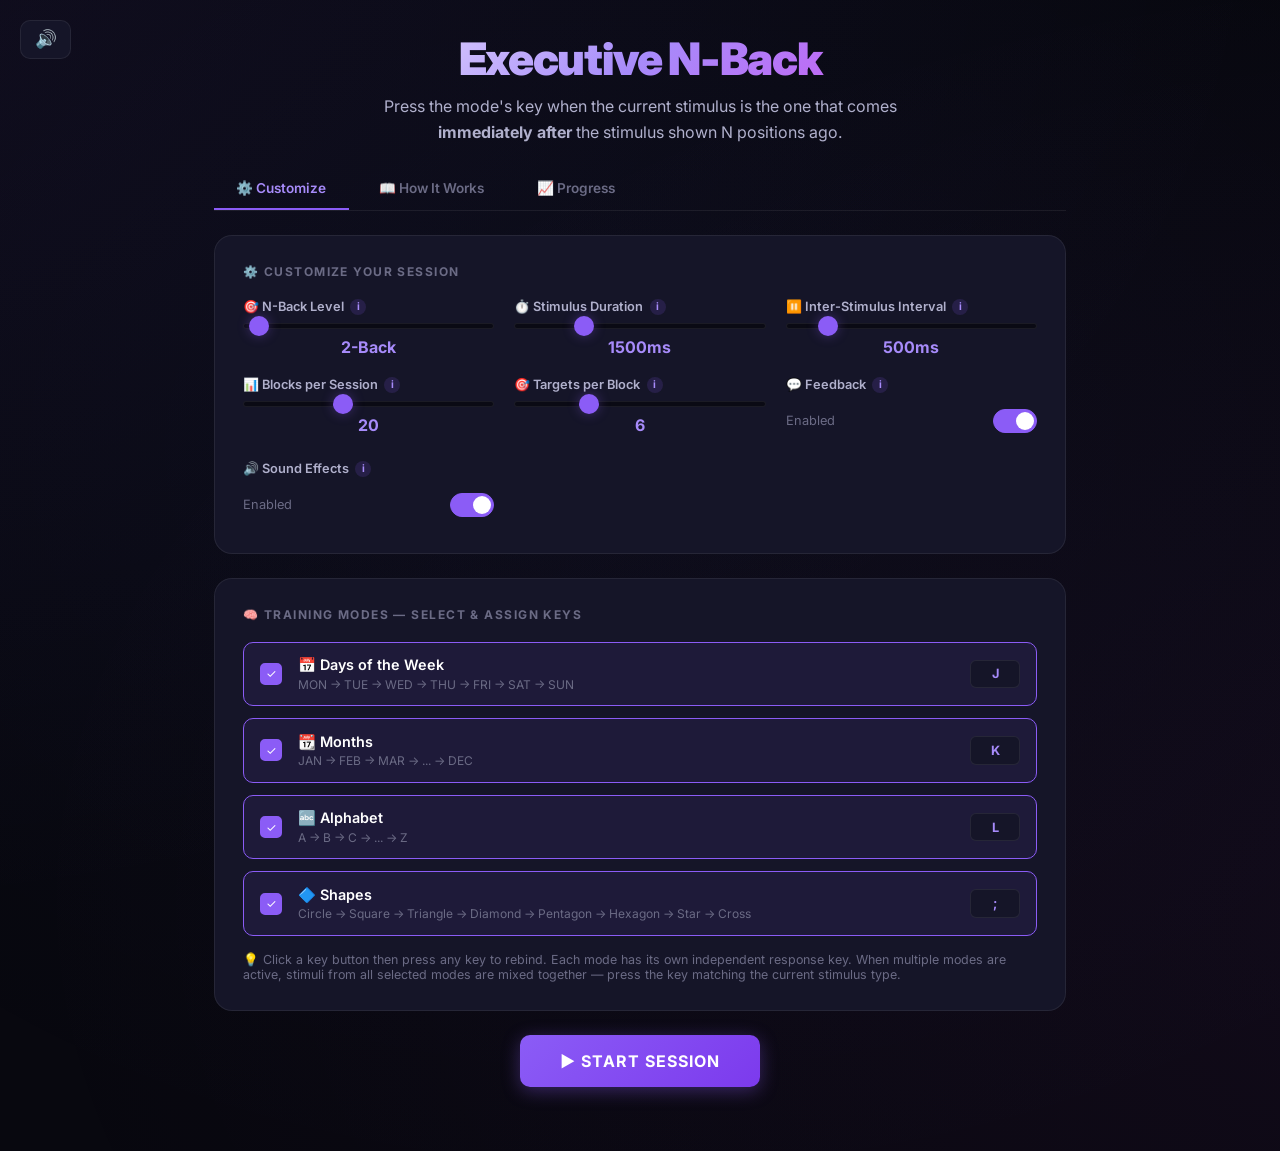
==== commit e08ff226: "update executive n-back" ====
--- a/executive-n-back.html
+++ b/executive-n-back.html
@@ -481,7 +481,14 @@
           <div class="range-value" id="targetsValue">6</div>
         </div>
         <div class="setting-group">
-          <label>🔊 Sound Effects <span class="info-icon">i<span class="info-tooltip">Play audio feedback for correct answers, false alarms, and misses.</span></span></label>
+          <label>💬 Feedback <span class="info-icon">i<span class="info-tooltip">Show visual feedback for correct answers, false alarms, and misses. Disable to remove all feedback including sound.</span></span></label>
+          <div class="toggle-group">
+            <span style="font-size:0.8rem;color:var(--text-muted)">Enabled</span>
+            <div class="toggle active" id="feedbackToggleSetting"></div>
+          </div>
+        </div>
+        <div class="setting-group" id="soundSettingGroup">
+          <label>🔊 Sound Effects <span class="info-icon">i<span class="info-tooltip">Play audio feedback for correct answers, false alarms, and misses. Only available when feedback is enabled.</span></span></label>
           <div class="toggle-group">
             <span style="font-size:0.8rem;color:var(--text-muted)">Enabled</span>
             <div class="toggle active" id="soundToggleSetting"></div>
@@ -757,7 +764,7 @@
     try { this.ctx = new (window.AudioContext || window.webkitAudioContext)(); this.initialized = true; } catch (e) {}
   }
   playTone(freq, duration, type = 'sine', volume = 0.15, delay = 0) {
-    if (!this.enabled || !this.ctx) return;
+    if (!this.enabled || !state.feedbackEnabled || !this.ctx) return;
     if (this.ctx.state === 'suspended') this.ctx.resume();
     const osc = this.ctx.createOscillator();
     const gain = this.ctx.createGain();
@@ -863,6 +870,7 @@
   blocksPerSession: 20, targetsPerBlock: 6,
   activeModes: ['days', 'months', 'alphabet', 'shapes'],
   modeKeys: { days: 'j', months: 'k', alphabet: 'l', shapes: ';' },
+  feedbackEnabled: true,
   isRunning: false, isPaused: false, blockNumber: 0, sessionStartTime: 0,
   sequence: [], currentIndex: 0, scoredCount: 0, blockScore: 0,
   totalScore: 0, totalTrials: 0, totalCorrect: 0, blockScores: [],
@@ -877,7 +885,9 @@
   isiDuration: document.getElementById('isiDuration'), isiValue: document.getElementById('isiValue'),
   blocksPerSession: document.getElementById('blocksPerSession'), blocksValue: document.getElementById('blocksValue'),
   targetsPerBlock: document.getElementById('targetsPerBlock'), targetsValue: document.getElementById('targetsValue'),
+  feedbackToggleSetting: document.getElementById('feedbackToggleSetting'),
   soundToggleSetting: document.getElementById('soundToggleSetting'),
+  soundSettingGroup: document.getElementById('soundSettingGroup'),
   blockNum: document.getElementById('blockNum'), trialNum: document.getElementById('trialNum'),
   score: document.getElementById('score'), accuracy: document.getElementById('accuracy'), streak: document.getElementById('streak'),
   stimulus: document.getElementById('stimulus'), feedback: document.getElementById('feedback'),
@@ -995,12 +1005,17 @@
 }
 
 function showFeedback(text, type) {
+  if (!state.feedbackEnabled) return;
   els.feedback.textContent = text;
   els.feedback.className = `feedback show ${type}`;
   setTimeout(() => els.feedback.classList.remove('show'), 800);
 }
 
-function flashStimulus(cls) { els.stimulus.classList.add(cls); setTimeout(() => els.stimulus.classList.remove(cls), 300); }
+function flashStimulus(cls) {
+  if (!state.feedbackEnabled) return;
+  els.stimulus.classList.add(cls);
+  setTimeout(() => els.stimulus.classList.remove(cls), 300);
+}
 
 function updateCombo() {
   if (state.currentStreak >= 3) { els.comboValue.textContent = state.currentStreak; els.comboDisplay.classList.add('show'); }
@@ -1009,6 +1024,7 @@
 
 // ============ VFX ============
 function triggerCorrectVFX() {
+  if (!state.feedbackEnabled) return;
   const r = els.stimulus.getBoundingClientRect();
   const cx = r.left + r.width / 2, cy = r.top + r.height / 2;
   vfx.burst(cx, cy, '#10b981', 40); vfx.burst(cx, cy, '#8b5cf6', 25); vfx.burst(cx, cy, '#fbbf24', 15);
@@ -1017,11 +1033,13 @@
   els.stimulus.classList.add('pulse'); setTimeout(() => els.stimulus.classList.remove('pulse'), 400);
 }
 function triggerWrongVFX() {
+  if (!state.feedbackEnabled) return;
   const r = els.stimulus.getBoundingClientRect();
   vfx.burst(r.left + r.width / 2, r.top + r.height / 2, '#ef4444', 20);
   flashStimulus('miss-flash');
 }
 function triggerMissVFX() {
+  if (!state.feedbackEnabled) return;
   const r = els.stimulus.getBoundingClientRect();
   vfx.burst(r.left + r.width / 2, r.top + r.height / 2, '#f59e0b', 15);
   flashStimulus('miss-flash');
@@ -1037,6 +1055,7 @@
     targetsPerBlock: state.targetsPerBlock,
     activeModes: state.activeModes,
     modeKeys: state.modeKeys,
+    feedbackEnabled: state.feedbackEnabled,
     soundEnabled: audio.enabled
   };
   try { localStorage.setItem('executiveNBack_settings', JSON.stringify(settings)); } catch (e) {}
@@ -1054,6 +1073,7 @@
     if (s.targetsPerBlock) state.targetsPerBlock = s.targetsPerBlock;
     if (s.activeModes && s.activeModes.length > 0) state.activeModes = s.activeModes;
     if (s.modeKeys) state.modeKeys = { ...state.modeKeys, ...s.modeKeys };
+    if (s.feedbackEnabled !== undefined) state.feedbackEnabled = s.feedbackEnabled;
     if (s.soundEnabled !== undefined) audio.enabled = s.soundEnabled;
   } catch (e) {}
 }
@@ -1069,8 +1089,11 @@
   els.blocksValue.textContent = state.blocksPerSession;
   els.targetsPerBlock.value = state.targetsPerBlock;
   els.targetsValue.textContent = state.targetsPerBlock;
+  els.feedbackToggleSetting.classList.toggle('active', state.feedbackEnabled);
   els.soundToggleSetting.classList.toggle('active', audio.enabled);
   els.soundToggle.textContent = audio.enabled ? '🔊' : '🔇';
+  els.soundSettingGroup.style.opacity = state.feedbackEnabled ? '1' : '0.4';
+  els.soundSettingGroup.style.pointerEvents = state.feedbackEnabled ? 'auto' : 'none';
 
   document.querySelectorAll('.mode-item').forEach(item => {
     const mode = item.dataset.mode;
@@ -1225,6 +1248,14 @@
 els.isiDuration.addEventListener('input', e => { state.isiDuration = parseInt(e.target.value); els.isiValue.textContent = `${state.isiDuration}ms`; saveSettings(); });
 els.blocksPerSession.addEventListener('input', e => { state.blocksPerSession = parseInt(e.target.value); els.blocksValue.textContent = state.blocksPerSession; saveSettings(); });
 els.targetsPerBlock.addEventListener('input', e => { state.targetsPerBlock = parseInt(e.target.value); els.targetsValue.textContent = state.targetsPerBlock; saveSettings(); });
+els.feedbackToggleSetting.addEventListener('click', () => {
+  state.feedbackEnabled = !state.feedbackEnabled;
+  els.feedbackToggleSetting.classList.toggle('active', state.feedbackEnabled);
+  // Show/hide sound setting based on feedback toggle
+  els.soundSettingGroup.style.opacity = state.feedbackEnabled ? '1' : '0.4';
+  els.soundSettingGroup.style.pointerEvents = state.feedbackEnabled ? 'auto' : 'none';
+  saveSettings();
+});
 els.soundToggleSetting.addEventListener('click', () => { audio.enabled = !audio.enabled; els.soundToggleSetting.classList.toggle('active', audio.enabled); els.soundToggle.textContent = audio.enabled ? '🔊' : '🔇'; saveSettings(); });
 els.soundToggle.addEventListener('click', () => { audio.enabled = !audio.enabled; els.soundToggle.textContent = audio.enabled ? '🔊' : '🔇'; els.soundToggleSetting.classList.toggle('active', audio.enabled); saveSettings(); });
 
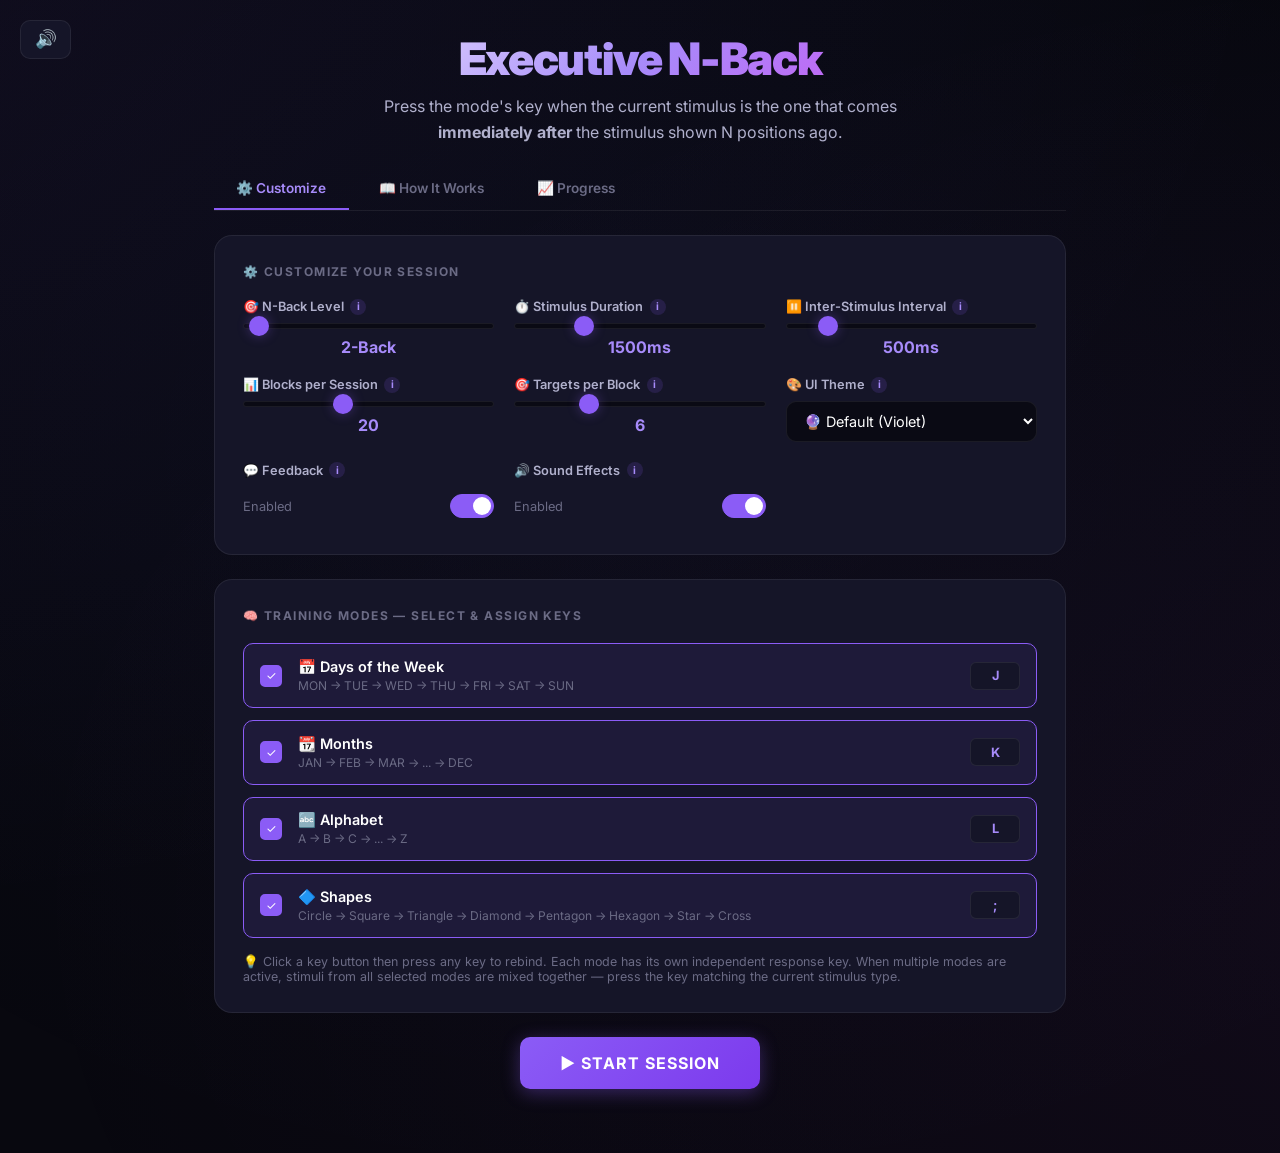
==== commit e09b4a63: "zen project" ====
--- a/executive-n-back.html
+++ b/executive-n-back.html
@@ -8,7 +8,7 @@
 <link rel="preconnect" href="https://fonts.gstatic.com" crossorigin>
 <link href="https://fonts.googleapis.com/css2?family=Inter:wght@300;400;500;600;700;800;900&display=swap" rel="stylesheet">
 <style>
-:root {
+:root, [data-theme="default"] {
   --bg-primary: #08080f;
   --bg-secondary: #0e0e1a;
   --bg-card: #151528;
@@ -35,16 +35,153 @@
   --radius-sm: 10px;
   --radius-xs: 6px;
   --transition: 0.25s cubic-bezier(0.4, 0, 0.2, 1);
+  --font-family: 'Inter', -apple-system, BlinkMacSystemFont, sans-serif;
+}
+
+/* Zen Mode — muted, minimal, warm neutrals */
+[data-theme="zen"] {
+  --bg-primary: #f5f0eb;
+  --bg-secondary: #ede8e0;
+  --bg-card: #e8e2d8;
+  --bg-card-hover: #ddd5c8;
+  --bg-input: #f0ebe3;
+  --text-primary: #3d3529;
+  --text-secondary: #6b5f4e;
+  --text-muted: #9a8f7d;
+  --accent: #7a9b6d;
+  --accent-light: #5c7d4f;
+  --accent-glow: rgba(122, 155, 109, 0.25);
+  --accent-glow-strong: rgba(122, 155, 109, 0.4);
+  --success: #6b8f5e;
+  --success-glow: rgba(107, 143, 94, 0.3);
+  --error: #c47a6a;
+  --error-glow: rgba(196, 122, 106, 0.3);
+  --warning: #c9a84c;
+  --warning-glow: rgba(201, 168, 76, 0.3);
+  --info: #6b8f9b;
+  --border: rgba(61, 53, 41, 0.1);
+  --border-hover: rgba(61, 53, 41, 0.2);
+  --shadow: 0 25px 50px -12px rgba(61, 53, 41, 0.15);
+  --font-family: 'Georgia', 'Times New Roman', serif;
+}
+
+/* Calm Mode — soft blues, gentle, relaxing */
+[data-theme="calm"] {
+  --bg-primary: #0a1628;
+  --bg-secondary: #0f1f38;
+  --bg-card: #16284a;
+  --bg-card-hover: #1d3358;
+  --bg-input: #0c1a30;
+  --text-primary: #e8f0f8;
+  --text-secondary: #a0b8d0;
+  --text-muted: #608098;
+  --accent: #5b9bd5;
+  --accent-light: #7db3e8;
+  --accent-glow: rgba(91, 155, 213, 0.3);
+  --accent-glow-strong: rgba(91, 155, 213, 0.5);
+  --success: #4ecdc4;
+  --success-glow: rgba(78, 205, 196, 0.3);
+  --error: #e88b8b;
+  --error-glow: rgba(232, 139, 139, 0.3);
+  --warning: #f0c060;
+  --warning-glow: rgba(240, 192, 96, 0.3);
+  --info: #6bb5e8;
+  --border: rgba(255, 255, 255, 0.06);
+  --border-hover: rgba(255, 255, 255, 0.12);
+  --shadow: 0 25px 50px -12px rgba(0, 0, 0, 0.5);
+  --font-family: 'Segoe UI', system-ui, sans-serif;
+}
+
+/* Futuristic Mode — neon cyan/magenta, high contrast */
+[data-theme="futuristic"] {
+  --bg-primary: #0a0a0a;
+  --bg-secondary: #111111;
+  --bg-card: #1a1a2e;
+  --bg-card-hover: #252540;
+  --bg-input: #0d0d0d;
+  --text-primary: #00ffff;
+  --text-secondary: #b0b0d0;
+  --text-muted: #606080;
+  --accent: #ff00ff;
+  --accent-light: #ff66ff;
+  --accent-glow: rgba(255, 0, 255, 0.4);
+  --accent-glow-strong: rgba(255, 0, 255, 0.6);
+  --success: #00ff88;
+  --success-glow: rgba(0, 255, 136, 0.4);
+  --error: #ff3366;
+  --error-glow: rgba(255, 51, 102, 0.4);
+  --warning: #ffcc00;
+  --warning-glow: rgba(255, 204, 0, 0.4);
+  --info: #00ccff;
+  --border: rgba(0, 255, 255, 0.15);
+  --border-hover: rgba(0, 255, 255, 0.3);
+  --shadow: 0 0 30px rgba(0, 255, 255, 0.1), 0 0 60px rgba(255, 0, 255, 0.05);
+  --font-family: 'Courier New', 'Consolas', monospace;
+}
+
+/* Forest Mode — natural greens, earthy tones */
+[data-theme="forest"] {
+  --bg-primary: #0d1a0f;
+  --bg-secondary: #132218;
+  --bg-card: #1a2e20;
+  --bg-card-hover: #223a28;
+  --bg-input: #0f1e12;
+  --text-primary: #d4e8d0;
+  --text-secondary: #8fbc8f;
+  --text-muted: #5a7a5a;
+  --accent: #4a7c59;
+  --accent-light: #6b9e7a;
+  --accent-glow: rgba(74, 124, 89, 0.3);
+  --accent-glow-strong: rgba(74, 124, 89, 0.5);
+  --success: #5cb85c;
+  --success-glow: rgba(92, 184, 92, 0.3);
+  --error: #d9534f;
+  --error-glow: rgba(217, 83, 79, 0.3);
+  --warning: #f0ad4e;
+  --warning-glow: rgba(240, 173, 78, 0.3);
+  --info: #5bc0de;
+  --border: rgba(255, 255, 255, 0.06);
+  --border-hover: rgba(255, 255, 255, 0.12);
+  --shadow: 0 25px 50px -12px rgba(0, 0, 0, 0.5);
+  --font-family: 'Verdana', 'Geneva', sans-serif;
+}
+
+/* Sunset Mode — warm oranges, reds, purples */
+[data-theme="sunset"] {
+  --bg-primary: #1a0a12;
+  --bg-secondary: #2a1220;
+  --bg-card: #3a1a2a;
+  --bg-card-hover: #4a2238;
+  --bg-input: #200e18;
+  --text-primary: #ffe8d6;
+  --text-secondary: #d4a0a0;
+  --text-muted: #9a7070;
+  --accent: #e85d75;
+  --accent-light: #ff8fa3;
+  --accent-glow: rgba(232, 93, 117, 0.35);
+  --accent-glow-strong: rgba(232, 93, 117, 0.55);
+  --success: #6bcb77;
+  --success-glow: rgba(107, 203, 119, 0.3);
+  --error: #ff6b6b;
+  --error-glow: rgba(255, 107, 107, 0.35);
+  --warning: #ffd93d;
+  --warning-glow: rgba(255, 217, 61, 0.35);
+  --info: #6bcbef;
+  --border: rgba(255, 255, 255, 0.07);
+  --border-hover: rgba(255, 255, 255, 0.14);
+  --shadow: 0 25px 50px -12px rgba(0, 0, 0, 0.5);
+  --font-family: 'Palatino', 'Book Antiqua', serif;
 }
 
 * { margin: 0; padding: 0; box-sizing: border-box; }
 
 body {
-  font-family: 'Inter', -apple-system, BlinkMacSystemFont, sans-serif;
+  font-family: var(--font-family, 'Inter', -apple-system, BlinkMacSystemFont, sans-serif);
   background: var(--bg-primary);
   color: var(--text-primary);
   min-height: 100vh;
   overflow-x: hidden;
+  transition: background 0.5s ease, color 0.5s ease;
 }
 
 body::before {
@@ -479,6 +616,17 @@
           <label>🎯 Targets per Block <span class="info-icon">i<span class="info-tooltip">How many correct responses (targets) appear in each block. The original study used 6 targets out of 20 trials.</span></span></label>
           <input type="range" id="targetsPerBlock" min="1" max="19" value="6">
           <div class="range-value" id="targetsValue">6</div>
+        </div>
+        <div class="setting-group">
+          <label>🎨 UI Theme <span class="info-icon">i<span class="info-tooltip">Change the visual design of the interface. Each theme has its own color palette, font, and mood.</span></span></label>
+          <select id="themeSelect">
+            <option value="default">🔮 Default (Violet)</option>
+            <option value="zen">🍃 Zen (Minimal)</option>
+            <option value="calm">🌊 Calm (Blue)</option>
+            <option value="futuristic">🚀 Futuristic (Neon)</option>
+            <option value="forest">🌲 Forest (Green)</option>
+            <option value="sunset">🌅 Sunset (Warm)</option>
+          </select>
         </div>
         <div class="setting-group">
           <label>💬 Feedback <span class="info-icon">i<span class="info-tooltip">Show visual feedback for correct answers, false alarms, and misses. Disable to remove all feedback including sound.</span></span></label>
@@ -871,6 +1019,7 @@
   activeModes: ['days', 'months', 'alphabet', 'shapes'],
   modeKeys: { days: 'j', months: 'k', alphabet: 'l', shapes: ';' },
   feedbackEnabled: true,
+  theme: 'default',
   isRunning: false, isPaused: false, blockNumber: 0, sessionStartTime: 0,
   sequence: [], currentIndex: 0, scoredCount: 0, blockScore: 0,
   totalScore: 0, totalTrials: 0, totalCorrect: 0, blockScores: [],
@@ -885,6 +1034,7 @@
   isiDuration: document.getElementById('isiDuration'), isiValue: document.getElementById('isiValue'),
   blocksPerSession: document.getElementById('blocksPerSession'), blocksValue: document.getElementById('blocksValue'),
   targetsPerBlock: document.getElementById('targetsPerBlock'), targetsValue: document.getElementById('targetsValue'),
+  themeSelect: document.getElementById('themeSelect'),
   feedbackToggleSetting: document.getElementById('feedbackToggleSetting'),
   soundToggleSetting: document.getElementById('soundToggleSetting'),
   soundSettingGroup: document.getElementById('soundSettingGroup'),
@@ -1045,6 +1195,13 @@
   flashStimulus('miss-flash');
 }
 
+// ============ THEME SYSTEM ============
+function setTheme(theme) {
+  state.theme = theme;
+  document.body.setAttribute('data-theme', theme);
+  saveSettings();
+}
+
 // ============ SETTINGS PERSISTENCE ============
 function saveSettings() {
   const settings = {
@@ -1056,7 +1213,8 @@
     activeModes: state.activeModes,
     modeKeys: state.modeKeys,
     feedbackEnabled: state.feedbackEnabled,
-    soundEnabled: audio.enabled
+    soundEnabled: audio.enabled,
+    theme: state.theme
   };
   try { localStorage.setItem('executiveNBack_settings', JSON.stringify(settings)); } catch (e) {}
 }
@@ -1075,6 +1233,7 @@
     if (s.modeKeys) state.modeKeys = { ...state.modeKeys, ...s.modeKeys };
     if (s.feedbackEnabled !== undefined) state.feedbackEnabled = s.feedbackEnabled;
     if (s.soundEnabled !== undefined) audio.enabled = s.soundEnabled;
+    if (s.theme) state.theme = s.theme;
   } catch (e) {}
 }
 
@@ -1089,6 +1248,8 @@
   els.blocksValue.textContent = state.blocksPerSession;
   els.targetsPerBlock.value = state.targetsPerBlock;
   els.targetsValue.textContent = state.targetsPerBlock;
+  els.themeSelect.value = state.theme;
+  document.body.setAttribute('data-theme', state.theme);
   els.feedbackToggleSetting.classList.toggle('active', state.feedbackEnabled);
   els.soundToggleSetting.classList.toggle('active', audio.enabled);
   els.soundToggle.textContent = audio.enabled ? '🔊' : '🔇';
@@ -1248,6 +1409,7 @@
 els.isiDuration.addEventListener('input', e => { state.isiDuration = parseInt(e.target.value); els.isiValue.textContent = `${state.isiDuration}ms`; saveSettings(); });
 els.blocksPerSession.addEventListener('input', e => { state.blocksPerSession = parseInt(e.target.value); els.blocksValue.textContent = state.blocksPerSession; saveSettings(); });
 els.targetsPerBlock.addEventListener('input', e => { state.targetsPerBlock = parseInt(e.target.value); els.targetsValue.textContent = state.targetsPerBlock; saveSettings(); });
+els.themeSelect.addEventListener('change', e => setTheme(e.target.value));
 els.feedbackToggleSetting.addEventListener('click', () => {
   state.feedbackEnabled = !state.feedbackEnabled;
   els.feedbackToggleSetting.classList.toggle('active', state.feedbackEnabled);
